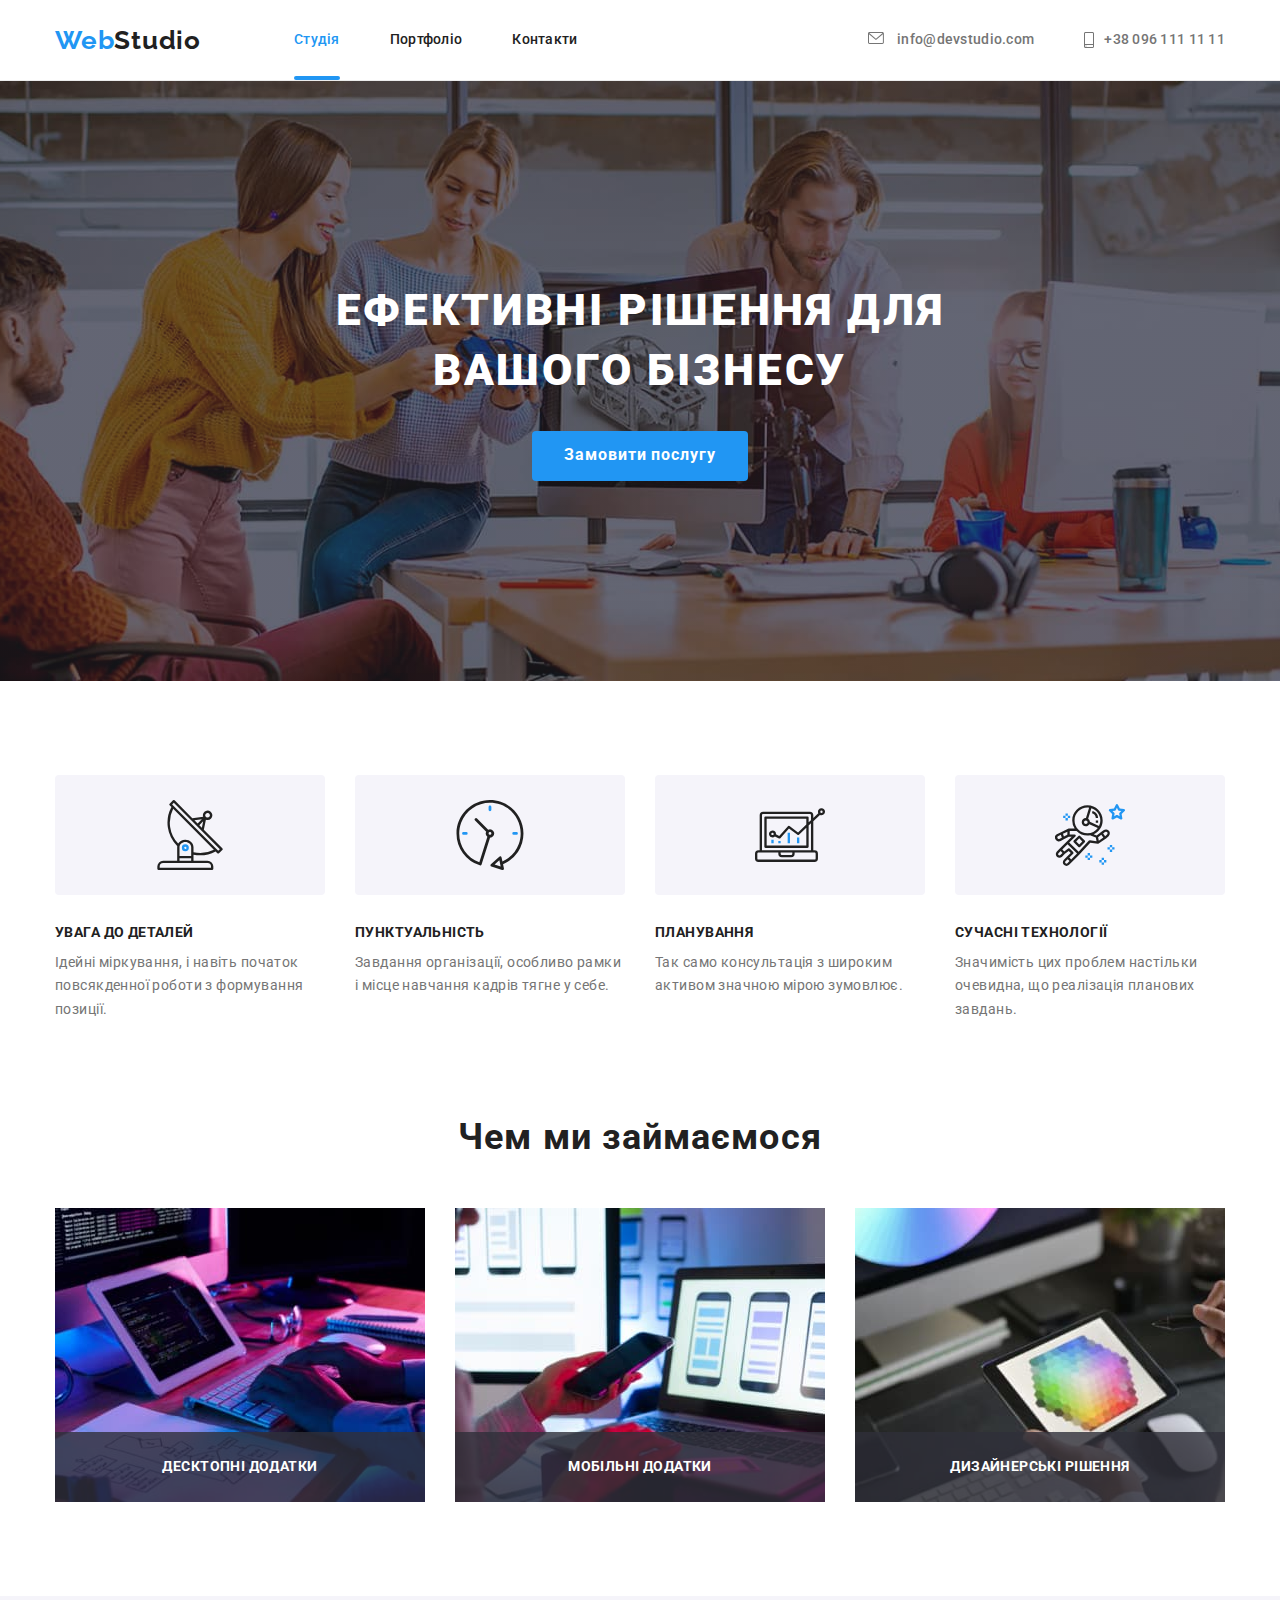
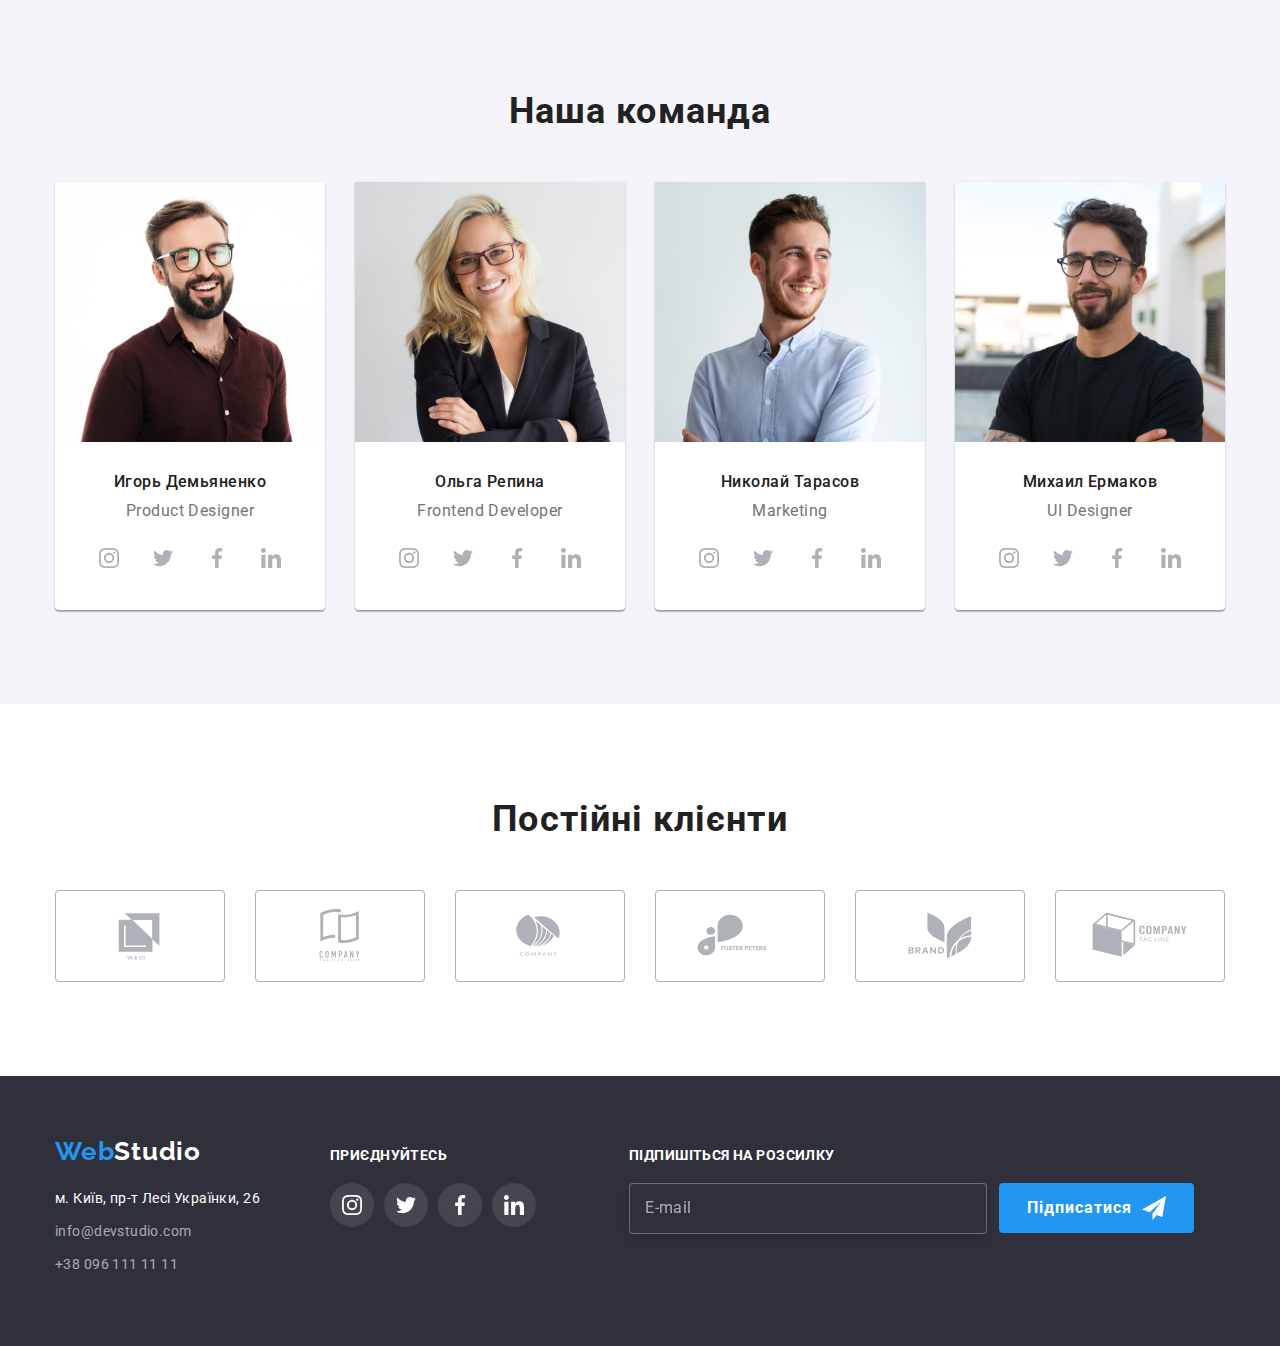
==== index.html @ bac791cc "Initial commit" ====
<!DOCTYPE html>
<html lang="uk">

<head>
  <meta charset="utf-8" />
  <meta http-equiv="X-UA-Compatible" content="IE=edge" />
  <title>Студія</title>
  <link href="https://fonts.googleapis.com/css2?family=Raleway:wght@700&family=Roboto:wght@400;500;700;900&display=swap"
    rel="stylesheet" />
  <link rel="stylesheet"
    href="https://cdnjs.cloudflare.com/ajax/libs/modern-normalize/1.1.0/modern-normalize.min.css" />
  <link rel="stylesheet" href="./css/styles.css" />
  <meta name="viewport" content="width=device-width, initial-scale=1" />
</head>

<body>
  <header class="header">
    <div class="container header-container">
      <a class="logo" href="index.html">
        <span class="logo-blu">Web</span>Studio</a>
      <nav class="header-nav">
        <ul class="nav-list list">
          <li class="nav-list-item">
            <a class="header-link header-link-active" href="">Студія</a>
          </li>
          <li class="nav-list-item">
            <a class="header-link" href="./portfolio.html">Портфоліо</a>
          </li>
          <li class="nav-list-item">
            <a class="header-link" href="">Контакти</a>
          </li>
        </ul>
      </nav>
      <ul class="header-list list">
        <li class="header-list-item">
          <a class="header-link mail" href="mailto:info@devstudio.com">
            <svg class="header-icon" width="16" height="12">
              <use href="./images/icons.svg#icon-envelope"></use>
            </svg>
            info@devstudio.com
          </a>
        </li>
        <li class="header-list-item">
          <a class="header-link tel" href="tel:+380961111111">
            <svg class="header-icon" width="10" height="16">
              <use href="./images/icons.svg#icon-smartphone"></use>
            </svg>
            +38 096 111 11 11
          </a>
        </li>
      </ul>
    </div>
  </header>
  <main>
    <!--Герой-->
    <div>
      <section class="section hero">
        <div class="container">
          <h1 class="hero-title">Ефективні рішення для вашого бізнесу</h1>
          <button class="btn" type="button" data-modal-open>
            Замовити послугу
          </button>
        </div>
      </section>
    </div>
    <!--Переваги-->
    <section class="section benefits">
      <div class="container">
        <ul class="list benefits-list">
          <li class="list-item benefits-list-item">
            <div class="tumb">
              <svg class="benefits-icon" width="70" height="70">
                <use href="./images/icons.svg#icon-antenna"></use>
              </svg>
            </div>
            <h3 class="benefits-title">Увага до деталей</h3>
            <p class="benefits-text">
              Ідейні міркування, і навіть початок повсякденної роботи з
              формування позиції.
            </p>
          </li>
          <li class="list-item benefits-list-item">
            <div class="tumb">
              <svg class="benefits-icon" width="70" height="70">
                <use href="./images/icons.svg#icon-clock"></use>
              </svg>
            </div>
            <h3 class="benefits-title">Пунктуальність</h3>
            <p class="benefits-text">
              Завдання організації, особливо рамки і місце навчання кадрів
              тягне у себе.
            </p>
          </li>
          <li class="list-item benefits-list-item">
            <div class="tumb">
              <svg class="benefits-icon" width="70" height="70">
                <use href="./images/icons.svg#icon-diagram"></use>
              </svg>
            </div>
            <h3 class="benefits-title">Планування</h3>
            <p class="benefits-text">
              Так само консультація з широким активом значною мірою зумовлює.
            </p>
          </li>
          <li class="list-item benefits-list-item">
            <div class="tumb">
              <svg class="benefits-icon" width="70" height="70">
                <use href="./images/icons.svg#icon-astronaut"></use>
              </svg>
            </div>
            <h3 class="benefits-title">Сучасні технології</h3>
            <p class="benefits-text">
              Значимість цих проблем настільки очевидна, що реалізація
              планових завдань.
            </p>
          </li>
        </ul>
      </div>
    </section>
    <!--Що ми робимо-->
    <section class="section work">
      <div class="container">
        <h2 class="work-title">Чем ми займаємося</h2>
        <ul class="list work-list">
          <li class="list-item work-list-item">
            <img class="img-work" src="./images/img(4).jpg" alt="Робота з ноутбуком" width="370" height="294" />
            <div class="work-overlay">
              <p class="work-text">Десктопні додатки</p>
            </div>
          </li>
          <li class="list-item work-list-item">
            <img class="img-work" src="./images/img(5).jpg" alt="Робота з телефоном" width="370" height="294" />
            <div class="work-overlay">
              <p class="work-text">Мобільні додатки</p>
            </div>
          </li>
          <li class="list-item work-list-item">
            <img class="img-work" src="./images/img(6).jpg" alt="Робота з планшетом" width="370" height="294" />
            <div class="work-overlay">
              <p class="work-text">Дизайнерські рішення</p>
            </div>
          </li>
        </ul>
      </div>
    </section>
    <!--Команда-->
    <section class="section team">
      <div class="container">
        <h2 class="team-title">Наша команда</h2>
        <ul class="list team-list">
          <li class="list-item team-list-item">
            <img class="team-img" src="./images/Workers/img.jpg" alt="фото Ігоря Дем'яненка" width="270" height="260" />
            <div class="team-text">
              <h3 class="name-worker">Игорь Демьяненко</h3>
              <p class="profession">Product Designer</p>
              <ul class="socials list">
                <li class="list-item socials-item">
                  <a class="social-link link" href="" target="_blank" rel="noopener noreferrer" aria-label="instagram">
                    <svg class="social-icon" width="20" height="20">
                      <use href="./images/icons.svg#icon-instagram"></use>
                    </svg>
                  </a>
                </li>
                <li class="list-item socials-item">
                  <a class="social-link link" href="" target="_blank" rel="noopener noreferrer" aria-label="twitter">
                    <svg class="social-icon" width="20" height="20">
                      <use href="./images/icons.svg#icon-twitter"></use>
                    </svg>
                  </a>
                </li>
                <li class="list-item socials-item">
                  <a class="social-link link" href="" target="_blank" rel="noopener noreferrer" aria-label="facebook">
                    <svg class="social-icon" width="20" height="20">
                      <use href="./images/icons.svg#icon-facebook"></use>
                    </svg>
                  </a>
                </li>
                <li class="list-item socials-item">
                  <a class="social-link link" href="" target="_blank" rel="noopener noreferrer" aria-label="linkedin">
                    <svg class="social-icon" width="20" height="20">
                      <use href="./images/icons.svg#icon-linkedin"></use>
                    </svg>
                  </a>
                </li>
              </ul>
            </div>
          </li>
          <li class="list-item team-list-item">
            <img class="team-img" src="./images/Workers/img(1).jpg" alt="фото Ольги Репиної" width="270" height="260" />
            <div class="team-text">
              <h3 class="name-worker">Ольга Репина</h3>
              <p class="profession">Frontend Developer</p>
              <ul class="socials list">
                <li class="list-item socials-item">
                  <a class="social-link link" href="" target="_blank" rel="noopener noreferrer" aria-label="instagram">
                    <svg class="social-icon" width="20" height="20">
                      <use href="./images/icons.svg#icon-instagram"></use>
                    </svg>
                  </a>
                </li>
                <li class="list-item socials-item">
                  <a class="social-link link" href="" target="_blank" rel="noopener noreferrer" aria-label="twitter">
                    <svg class="social-icon" width="20" height="20">
                      <use href="./images/icons.svg#icon-twitter"></use>
                    </svg>
                  </a>
                </li>
                <li class="list-item socials-item">
                  <a class="social-link link" href="" target="_blank" rel="noopener noreferrer" aria-label="facebook">
                    <svg class="social-icon" width="20" height="20">
                      <use href="./images/icons.svg#icon-facebook"></use>
                    </svg>
                  </a>
                </li>
                <li class="list-item socials-item">
                  <a class="social-link link" href="" target="_blank" rel="noopener noreferrer" aria-label="linkedin">
                    <svg class="social-icon" width="20" height="20">
                      <use href="./images/icons.svg#icon-linkedin"></use>
                    </svg>
                  </a>
                </li>
              </ul>
            </div>
          </li>
          <li class="list-item team-list-item">
            <img class="team-img" src="./images/Workers/img(2).jpg" alt="фото Николая Тарасова" width="270"
              height="260" />
            <div class="team-text">
              <h3 class="name-worker">Николай Тарасов</h3>
              <p class="profession">Marketing</p>
              <ul class="socials list">
                <li class="list-item socials-item">
                  <a class="social-link link" href="" target="_blank" rel="noopener noreferrer" aria-label="instagram">
                    <svg class="social-icon" width="20" height="20">
                      <use href="./images/icons.svg#icon-instagram"></use>
                    </svg>
                  </a>
                </li>
                <li class="list-item socials-item">
                  <a class="social-link link" href="" target="_blank" rel="noopener noreferrer" aria-label="twitter">
                    <svg class="social-icon" width="20" height="20">
                      <use href="./images/icons.svg#icon-twitter"></use>
                    </svg>
                  </a>
                </li>
                <li class="list-item socials-item">
                  <a class="social-link link" href="" target="_blank" rel="noopener noreferrer" aria-label="facebook">
                    <svg class="social-icon" width="20" height="20">
                      <use href="./images/icons.svg#icon-facebook"></use>
                    </svg>
                  </a>
                </li>
                <li class="list-item socials-item">
                  <a class="social-link link" href="" target="_blank" rel="noopener noreferrer" aria-label="linkedin">
                    <svg class="social-icon" width="20" height="20">
                      <use href="./images/icons.svg#icon-linkedin"></use>
                    </svg>
                  </a>
                </li>
              </ul>
            </div>
          </li>
          <li class="list-item team-list-item">
            <img class="team-img" src="./images/Workers/img(3).jpg" alt="фото Михаила Ермакова" width="270"
              height="260" />
            <div class="team-text">
              <h3 class="name-worker">Михаил Ермаков</h3>
              <p class="profession">UI Designer</p>
              <ul class="socials list">
                <li class="list-item socials-item">
                  <a class="social-link link" href="" target="_blank" rel="noopener noreferrer" aria-label="instagram">
                    <svg class="social-icon" width="20" height="20">
                      <use href="./images/icons.svg#icon-instagram"></use>
                    </svg>
                  </a>
                </li>
                <li class="list-item socials-item">
                  <a class="social-link link" href="" target="_blank" rel="noopener noreferrer" aria-label="twitter">
                    <svg class="social-icon" width="20" height="20">
                      <use href="./images/icons.svg#icon-twitter"></use>
                    </svg>
                  </a>
                </li>
                <li class="list-item socials-item">
                  <a class="social-link link" href="" target="_blank" rel="noopener noreferrer" aria-label="facebook">
                    <svg class="social-icon" width="20" height="20">
                      <use href="./images/icons.svg#icon-facebook"></use>
                    </svg>
                  </a>
                </li>
                <li class="list-item socials-item">
                  <a class="social-link link" href="" target="_blank" rel="noopener noreferrer" aria-label="linkedin">
                    <svg class="social-icon" width="20" height="20">
                      <use href="./images/icons.svg#icon-linkedin"></use>
                    </svg>
                  </a>
                </li>
              </ul>
            </div>
          </li>
        </ul>
      </div>
    </section>
    <section class="section clients">
      <div class="container">
        <h2 class="client-title">Постійні клієнти</h2>
        <ul class="list client-list">
          <li class="list-item">
            <a class="client-link link" href="" target="_blank" rel="noopener noreferrer" aria-label="company1">
              <svg class="client-icon" width="106" height="60">
                <use href="./images/icons.svg#icon-logo-1"></use>
              </svg>
            </a>
          </li>
          <li class="list-item">
            <a class="client-link link" href="" target="_blank" rel="noopener noreferrer" aria-label="company2">
              <svg class="client-icon" width="160" height="60">
                <use href="./images/icons.svg#icon-logo-2"></use>
              </svg>
            </a>
          </li>
          <li class="list-item">
            <a class="client-link link" href="" target="_blank" rel="noopener noreferrer" aria-label="company3">
              <svg class="client-icon" width="160" height="60">
                <use href="./images/icons.svg#icon-logo-3"></use>
              </svg>
            </a>
          </li>
          <li class="list-item">
            <a class="client-link link" href="" target="_blank" rel="noopener noreferrer" aria-label="company4">
              <svg class="client-icon" width="160" height="60">
                <use href="./images/icons.svg#icon-logo-4"></use>
              </svg>
            </a>
          </li>
          <li class="list-item">
            <a class="client-link link" href="" target="_blank" rel="noopener noreferrer" aria-label="company5">
              <svg class="client-icon" width="160" height="60">
                <use href="./images/icons.svg#icon-logo-5"></use>
              </svg>
            </a>
          </li>
          <li class="list-item">
            <a class="client-link link" href="" target="_blank" rel="noopener noreferrer" aria-label="company6">
              <svg class="client-icon" width="160" height="60">
                <use href="./images/icons.svg#icon-logo-6"></use>
              </svg>
            </a>
          </li>
        </ul>
      </div>
    </section>
  </main>
  <footer class="footer">
    <div class="container footer-container">
      <div>
        <a class="footer-link" href="index.html">
          <span class="footer-logo">Web</span>Studio
        </a>

        <address class="address">
          <ul class="list">
            <li class="list-item city-address">
              м. Київ, пр-т Лесі Українки, 26
            </li>
            <li class="list-item">
              <a class="footer-contacts footer-mail" href="mailto:info@devstudio.com">info@devstudio.com</a>
            </li>
            <li class="list-item">
              <a class="footer-contacts footer-tel" href="tel:+380961111111">+38 096 111 11 11</a>
            </li>
          </ul>
        </address>
      </div>
      <div class="footer-socials">
        <h3 class="footer-socials-title">Приєднуйтесь</h3>
        <ul class="footer-socials-list list">
          <li class="list-item footer-socials-item">
            <a class="footer-social-link link" href="" target="_blank" rel="noopener noreferrer" aria-label="instagram">
              <svg class="footer-social-icon" width="20" height="20">
                <use href="./images/icons.svg#icon-instagram"></use>
              </svg>
            </a>
          </li>
          <li class="list-item footer-socials-item">
            <a class="footer-social-link link" href="" target="_blank" rel="noopener noreferrer" aria-label="twitter">
              <svg class="footer-social-icon" width="20" height="20">
                <use href="./images/icons.svg#icon-twitter"></use>
              </svg>
            </a>
          </li>
          <li class="list-item footer-socials-item">
            <a class="footer-social-link link" href="" target="_blank" rel="noopener noreferrer" aria-label="facebook">
              <svg class="footer-social-icon" width="20" height="20">
                <use href="./images/icons.svg#icon-facebook"></use>
              </svg>
            </a>
          </li>
          <li class="list-item footer-socials-item">
            <a class="footer-social-link link" href="" target="_blank" rel="noopener noreferrer" aria-label="linkedin">
              <svg class="footer-social-icon" width="20" height="20">
                <use href="./images/icons.svg#icon-linkedin"></use>
              </svg>
            </a>
          </li>
        </ul>
      </div>
      <div class="footer-form-container">
        <h2 class="footer-form-title">Підпишіться на розсилку</h2>
        <form class="footer-form">
          <label class="footer-form-wrap ">
            <input class="footer-form-input" type="email" name="e-mail" placeholder="E-mail">
          </label>
          <button class="footer-form-btn" type="submit">Підписатися
            <svg class="footer-form-btn-icon" width="24px" height="24px">
              <use href="./images/icons.svg#icon-icon-send"></use>
            </svg>


          </button>
        </form>
      </div>
    </div>
  </footer>
  <!-- modal window -->
  <div class="backdrop is-hidden" data-modal>
    <div class="modal">
      <button class="modal-btn" type="button" data-modal-close>
        <svg class="modal-icon" width="18px" height="18px">
          <use href="./images/icons.svg#icon-close"></use>
        </svg>
      </button>

      <form class="form">
        <strong class="form-title">Залиште свої дані, ми вам передзвонимо</strong>
        <div class="register-form-group" role="group">
          <label class="register-form-wrap">
            <span class="register-form-title">Ім'я</span>
            <span class="register-form-input-icon">
              <input class="register-form-input" type="text" name="name" />
              <svg class="register-form-icon" width="18px" height="18px">
                <use href="./images/icons.svg#icon-person-form"></use>
              </svg>
            </span>
          </label>
          <label class="register-form-wrap">
            <span class="register-form-title">Телефон</span>
            <span class="register-form-input-icon"> <input class="register-form-input" type="tel" name="phone" />
              <svg class="register-form-icon" width="18px" height="18px">
                <use href="./images/icons.svg#icon-phone-form"></use>
              </svg>
            </span>
          </label>
          <label class="register-form-wrap">
            <span class="register-form-title">Пошта</span>
            <span class="register-form-input-icon"> <input class="register-form-input" type="email" name="mail" />
              <svg class="register-form-icon" width="18px" height="18px">
                <use href="./images/icons.svg#icon-email-form"></use>
              </svg>
            </span>
          </label>
          <label>
            <span class="register-form-title">Коментар</span>
            <textarea class="register-form-coment" placeholder="Введіть текст"></textarea>
          </label>
        </div>
        <label class="register-form-agreement">
          <input class="register-checkbox visually-hidden" type="checkbox" />
          <svg class="register-form-agreement-icon" width="15px" height="16px">
            <use class="register-form-agreement-icon-uncheck" href="./images/icons.svg#icon-agreement-border"></use>
            <use class="register-form-agreement-icon-check" href="images/icons.svg#icon-Vector-3"></use>
          </svg>
          <span class="register-form-agreement-text">Погоджуюся з розсилкою та приймаю
            <a class="form-link" href="">Умови договору</a></span>
        </label>

        <button class="register-form-btn" type="submit">Відправити</button>
      </form>
    </div>
  </div>
  <script src="./js/modal.js"></script>
</body>

</html>
---- css/styles.css ----
:root {
  /*fonts*/
  --main-font: "roboto", sans-serif;
  --secondary-font: "raleway", sans-serif;
  /*text color*/
  --main-tx-cl: #212121;
  --seccond-tx-cl: #757575;
  /*backround color*/
  --light-bg-cl: #ffffff;
  --dark-bg-cl: #2f303a;
  --cl-active: #2196f3;
  --secondary-bg-cl: #f5f4fa;
}
.visually-hidden {
  position: absolute;
  white-space: nowrap;
  width: 1px;
  height: 1px;
  overflow: hidden;
  border: 0;
  padding: 0;
  clip: rect(0 0 0 0);
  clip-path: inset(50%);
  margin: -1px;
}

body {
  font-family: var(--main-font);
  color: var(--main-tx-cl);
}
h1,
h2,
h3,
h4,
h5,
h6,
p {
  margin: 0;
}
.container {
  width: 1200px;
  padding-left: 15px;
  padding-right: 15px;
  margin-left: auto;
  margin-right: auto;
}
.section {
  padding-top: 94px;
  padding-bottom: 94px;
}
img{
    display: block;
}
/*header*/
.header{
  border-bottom: 1px solid #ECECEC;
}
.header-container {
  display: flex;
  align-items: center;
}
.logo {
  font-family: var(--secondary-font);
  color: var(--main-tx-cl);
  text-decoration: none;
  font-weight: 700;
  font-size: 26px;
  line-height: 1.19;
  letter-spacing: 0.03em;

  margin-right: 93px;
}
/* .logo:hover,
.logo:focus {
  text-decoration: underline;
  text-decoration-color: var(--cl-active);

} */
.logo-blu {
  color: var(--cl-active);
}
.header-link {
  display: inline-block;
  text-decoration: none;
  color: var(--main-tx-cl);
  font-weight: 500;
  font-size: 14px;
  line-height: 1.14;
  letter-spacing: 0.02em;

  padding-top: 32px;
  padding-bottom: 32px;

  transition: color 250ms cubic-bezier(0.4, 0, 0.2, 1);
}
.header-link:hover,
.header-link:focus {
  color: var(--cl-active);
}
.nav-list {
  display: flex;
  gap: 50px;
  align-items: baseline
}
.list {
  list-style: none;
  margin: 0;
  padding: 0;
}
.header-list {
  display: flex;
  gap: 50px;
  margin-left: auto;
 
}
.header-link-active {
  position: relative;
  color: var(--cl-active);
}
.header-link-active::after{
  display: block;
  content: "";
  bottom: 0;
  left: 0;
  width: 100%;
  height: 4px;
  background-color: var(--cl-active);
  border-radius: 2px;

  position: absolute;
  bottom: 0;
}

.tel,
.mail {
  color: var(--seccond-tx-cl);
}
.tel{
  display: flex;
}
.header-icon {
  fill: currentColor;
  margin-right: 10px;

  transition: fill 250ms cubic-bezier(0.4, 0, 0.2, 1);
}
.header-icon:hover
.header-icon:focus{
  fill: var(--cl-active);
}
/*hero*/
.hero-container{
  background-image:linear-gradient(0deg, #000000, #000000),
      linear-gradient(0deg, rgba(47, 48, 58, 0.4), rgba(47, 48, 58, 0.4));
}
.hero {
max-width: 1600px;
margin-left: auto;
margin-right: auto;

  padding-top: 200px ;
  padding-bottom: 200px;
   background: rgba(196, 196, 196, 1);
  background-image: linear-gradient(0deg, rgba(47, 48, 58, 0.4), rgba(47, 48, 58, 0.4)), url(../images/hero-img.jpg);    
  background-size: 1600px 600px;
  background-repeat: no-repeat;
background-position: center;
}
.hero-title {
  width: 696px;
  font-weight: 900;
  font-size: 44px;
  line-height: 1.36;
  text-align: center;
  letter-spacing: 0.06em;
  text-transform: uppercase;
  color: var(--light-bg-cl);
  margin-bottom: 30px;
  margin-left: auto;
  margin-right: auto;
}
.btn {
  cursor: pointer;
  color: var(--light-bg-cl);
  background-color: var(--cl-active);
  font-weight: 700;
  font-size: 16px;
  line-height: 1.88;
  display: flex;
  align-items: center;
  text-align: center;
  letter-spacing: 0.06em;
  padding-top: 9px;
  padding-left: 32px;
  padding-right: 32px;
  padding-bottom: 11px;

  margin-left: auto;
  margin-right: auto;
  border: none;
  border-radius: 4px;

  transition: box-shadow 250ms cubic-bezier(0.4, 0, 0.2, 1);
}
.btn:hover,
.btn:focus{
  background-color: #188CE8;
  box-shadow: 0px 4px 4px 0px rgba(0, 0, 0, 0.25);
}

/*Переваги*/
.benefits {
  padding-bottom: 0;
}
.benefits-list {
  display: flex;
  gap: 30px;
}.tumb{ 
  display: flex;
  align-items: center;
  justify-content: center;
  width: 270px;
  height: 120px;
   
  margin-bottom: 30px;
  background: #F5F4FA;
    border-radius: 4px;

}
.benefits-list-item{
  width: 270px;
}
.benefits-title {
  color: var(--main-tx-cl);
  font-weight: 700;
  font-size: 14px;
  line-height: 1.14;
  letter-spacing: 0.03em;
  text-transform: uppercase;
  margin-bottom: 10px;
}
.benefits-text {
  color: var(--seccond-tx-cl);
  font-size: 14px;
  line-height: 1.7;
  letter-spacing: 0.03em;
}

/*work*/

.work-title {
  color: var(--main-tx-cl);
  font-weight: 700;
  font-size: 36px;
  line-height: 1.17;
  text-align: center;
  letter-spacing: 0.03em;

  margin-bottom: 50px;
}
.work-list {
  display: flex;
  gap: 30px;
  }
.work-list-item {
  width: 100%;
  height: 294px;
  position: relative;
}
.work-overlay{
  width: 100%;
    height: 70px;
    background-color: rgba(47, 48, 58, 0.8);
display: flex;
align-items: center;
justify-content: center;
position: absolute;
bottom: 0;
left: 0;

}

  .work-text {
  font-family: 'Roboto';
    font-style: normal;
    font-weight: 700;
    font-size: 14px;
    line-height: 1.14;
    text-align: center;
    letter-spacing: 0.03em;
    text-transform: uppercase;
    color: #FFFFFF; 
  }
 
/*team*/
.team {
  background-color: var(--secondary-bg-cl);
}
.team-title {
  color: var(--main-tx-cl);
  font-weight: 700;
  font-size: 36px;
  line-height: 1.17;
  text-align: center;
  letter-spacing: 0.03em;

  margin-bottom: 50px;
}

.team-list {
  display: flex;
  gap: 30px;
  padding-left: 0;
}
.team-list-item {
  background-color: var(--light-bg-cl);
  box-shadow: 0px 1px 3px rgba(0, 0, 0, 0.12), 0px 1px 1px rgba(0, 0, 0, 0.14), 0px 2px 1px rgba(0, 0, 0, 0.2);
    border-radius: 0px 0px 4px 4px;
}
.team-text{
  padding-top: 30px;
  padding-bottom: 30px;
}
.name-worker {
  color: var(--main-tx-cl);
  font-weight: 500;
  font-size: 16px;
  line-height: 1.19;
  text-align: center;
  letter-spacing: 0.03em;
  margin-bottom: 10px;

}
.profession {
  color: var(--seccond-tx-cl);
  font-size: 16px;
  line-height: 1.19;
  text-align: center;
  letter-spacing: 0.03em;
  
}
  .social-link{
    display: flex;
    width: 44px;
    height: 44px;
    align-items: center;
    justify-content: center;
 border-radius: 50%;

 transition: fill 250ms cubic-bezier(0.4, 0, 0.2, 1), background-color 250ms cubic-bezier(0.4, 0, 0.2, 1);

  }
  .social-link:hover,
  .social-link:focus{
    fill: #ffffff;
    background-color: #2196F3;

   
  }
.social-link:hover>.social-icon,
.social-link:focus>.social-icon
{
  fill: #ffffff;
}

.social-icon{
  fill: #AFB1B8;
  transition: fill 250ms cubic-bezier(0.4, 0, 0.2, 1);
}
/*clients*/
.client-title {
  color: var(--main-tx-cl);
  font-weight: 700;
  font-size: 36px;
  line-height: 1.17;
  text-align: center;
  letter-spacing: 0.03em;

  margin-bottom: 50px;
}
.client-list{
  display: flex;
  gap: 30px;
  align-items: center;
  justify-content: center;
  margin-left: auto;
  margin-right: auto;
}
.client-link{
   display: flex;
   align-items: center;
   justify-content: center;
  width: 170px;
  height: 92px;
  border: 1px solid #AFB1B8;
    border-radius: 4px;

    transition: border-color 250ms cubic-bezier(0.4, 0, 0.2, 1);
}
.client-icon {
  fill: #AFB1B8;
  transition: fill 250ms cubic-bezier(0.4, 0, 0.2, 1);
}

.client-link:hover>.client-icon,
.client-link:focus>.client-icon {
  fill: #2196F3;

}

.client-link:hover,
.client-link:focus {
  border-color: #2196F3;
}
/* footer*/
.footer {
  background-color: var(--dark-bg-cl);
  padding-top: 60px;
  padding-bottom: 60px;
}
.footer-container{
  display: flex;
  align-items: baseline;
}

.footer-link {
  color: #ffffff;
  font-family: var(--secondary-font);
  font-weight: 700;
  font-size: 26px;
  line-height: 1.19;
  letter-spacing: 0.03em;
  text-decoration: none;


}
.footer-logo {
  color: var(--cl-active);
}
/* .footer-link:hover,
.footer-link:focus {
  text-decoration: underline;
  text-decoration-color: var(--cl-active); */

.city-address {
  font-style: normal;
  font-size: 14px;
  line-height: 1.71;
  letter-spacing: 0.03em;
  color: #ffffff;

  margin-top: 20px;
  margin-bottom: 9px;
  
}
.footer-contacts {
  display: inline-block;
  font-style: normal;
  font-weight: 400;
  font-size: 14px;
  line-height: 1.71;
  letter-spacing: 0.03em;
  color: rgba(255, 255, 255, 0.6);
  text-decoration: none;

  margin-bottom: 9px;

  transition: color 250ms cubic-bezier(0.4, 0, 0.2, 1);
}

.footer-socials{
  margin-left: 70px;
}
.footer-contacts:hover,
.footer-contacts:focus {
  color: var(--cl-active);
}

.footer-socials-title{
  font-family: var(--main-font);
    font-style: normal;
    font-weight: 700;
    font-size: 14px;
    line-height: 16px;
    letter-spacing: 0.03em;
    text-transform: uppercase;
  margin-bottom: 20px;
    color: #FFFFFF;
}
.footer-socials-list{
  display: flex;
  gap: 10px;
  

}
.footer-social-link{
  width: 44px;
  height: 44px;
  display: flex;
align-items: center;
  justify-content: center;
  background-color: rgba(255, 255, 255, 0.1);
  border-radius: 50%;

  transition: background-color 250ms cubic-bezier(0.4, 0, 0.2, 1);
}
.footer-social-icon {
  fill: #ffffff;
}

.footer-social-link:hover,
.footer-social-link:focus {
  background-color: #2196F3;
}
.footer-position{
  display: flex;
  gap: 70px;
  align-items: flex-start;
}
.footer-form-container{
  margin-left: 93px;
}
.footer-form{
  display: flex;
  gap: 12px;
}
.footer-form-title{
  font-family: 'Roboto';
    font-style: normal;
    font-weight: 700;
    font-size: 14px;
    line-height: 16px;
    letter-spacing: 0.03em;
    text-transform: uppercase;
  
    color: #FFFFFF;
    margin-bottom: 20px;
}
.footer-form-input{
  width: 358px;
  padding: 15px;
  background-color: var(--dark-bg-cl);
  border: 1px solid rgba(255, 255, 255, 0.3);
    filter: drop-shadow(0px 4px 4px rgba(0, 0, 0, 0.15));
    border-radius: 4px;
    outline: none;
}
.footer-form-input:focus{
  color: rgba(255, 255, 255, 0.6);
}


.footer-form-input::placeholder{
  font-family: 'Roboto';
    font-style: normal;
    font-weight: 400;
    font-size: 16px;
    line-height: 1.25;
    display: flex;
    align-items: center;
    letter-spacing: 0.03em;
    color: rgba(255, 255, 255, 0.6);
}
.footer-form-btn{
  width: 200 px;
  height: 50px;
  display: flex;
  gap: 10px;
  padding: 10px 28px;
  font-family: 'Roboto';
    font-style: normal;
    font-weight: 700;
    font-size: 16px;
    line-height: 1.88;
    display: flex;
    align-items: center;
    text-align: center;
    letter-spacing: 0.06em;
    color: #FFFFFF;
    background: #2196F3;
      
      border-radius: 4px;
      border: none;
      cursor: pointer;
      transition: box-shadow 250ms cubic-bezier(0.4, 0, 0.2, 1), background-color 250ms cubic-bezier(0.4, 0, 0.2, 1) ;
}
.footer-form-btn:focus,
.footer-form-btn:hover{
  box-shadow: 0px 4px 4px rgba(0, 0, 0, 0.15);
background-color:#188CE8;
}

/*Portfolio*/
.portfolio {
  background-color: var(--light-bg-cl);
}
.filter-list {
  display: flex;
  margin-bottom: 50px;
  justify-content: center;
  gap: 8px;
}
.btn-portfolio {
  font-family: inherit;
  background-color: var(--secondary-bg-cl);
  color: var(--main-tx-cl);
  font-weight: 500;
  font-size: 16px;
  line-height: 1.62;
  text-align: center;
  letter-spacing: 0.03em;
  padding: 6px 22px;

border: none;
border-radius: 4px;

transition: background-color 250ms cubic-bezier(0.4, 0, 0.2, 1), color 250ms cubic-bezier(0.4, 0, 0.2, 1), box-shadow 250ms cubic-bezier(0.4, 0, 0.2, 1) ;
}
.btn-portfolio:hover,
.btn-portfolio:focus {
  background-color: #2196f6;
  color: #ffffff;
  cursor: pointer;
  box-shadow: 0px 4px 4px 0px rgba(0, 0, 0, 0.25);;
}
.portfolio-list {
  display: flex;
  flex-wrap: wrap;
  padding-left: 0;
  gap: 30px;
  flex-grow: calc(100%- (30px * 2) / 3);
}
.portfolio-link {
  text-decoration: none;
  transition: box-shadow 250ms cubic-bezier(0.4, 0, 0.2, 1);
}
.portfolio-link:hover,
.portfolio-link:focus{
  display: block;
  box-shadow: 0px 4px 4px 0px rgba(0, 0, 0, 0.25);

}

.portfolio-text{
    padding: 20px 24px;
    border-bottom: 1px solid #EEEEEE;
    border-left: 1px solid #EEEEEE;
border-right: 1px solid #EEEEEE;
}


.card-title {
  color: var(--main-tx-cl);
  font-weight: 700;
  font-size: 18px;
  line-height: 2;
  letter-spacing: 0.06em;
 
}
.card-variety {
  color: var(--seccond-tx-cl);
  font-size: 16px;
  line-height: 1.88;
  letter-spacing: 0.03em; 
}
.portfolio-overlay{
  position: relative;
  overflow: hidden;
}

.portfolio-card-overlay{
  display: flex;
  align-items: center;
  justify-content: center;
  padding: 63px 24px;
  position: absolute;
  bottom: 0;
  left: 0;
  transform: translateY(101%);
  width: auto;
  height: 294px;
  background: rgba(33, 150, 243, 0.9);
  transition: transform 250ms cubic-bezier(0.4, 0, 0.2, 1);
}
.portfolio-link:hover .portfolio-card-overlay{
  transform: translateY(0);
  
}

.portfolio-overlay-text{
  font-family: 'Roboto';
    font-style: normal;
    font-weight: 400;
    font-size: 18px;
    line-height: 1.56;
    letter-spacing: 0.03em;
  
    color: #FFFFFF;
}




/*social icons*/
.socials  {
  display: flex;
  align-items: center;
  justify-content: center;
  width: 206px;
  height: 44px;
  gap: 10px;

  margin-left: auto;
  margin-right: auto;

  margin-top: 16px;
  }


/* modal window */
.backdrop{
  position: fixed;
  top: 0;
  left: 0;
  width: 100%;
  height: 100%;
background-color: rgba(0, 0, 0, 0.2);

transition: opacity 500ms cubic-bezier(0.4, 0, 0.2, 1), visibility 600ms cubic-bezier(0.4, 0, 0.2, 1);
}
.modal{
  position: absolute;
  top: 50%;
  left: 50%;
  transform: translate(-50%, -50%);
width: 528px;
height: 581px;
  background-color: #FFFFFF;
  border-radius: 4px;
padding: 40px;
text-align: center;
}
.modal-btn{ position: absolute;
  top: 8px;
  right: 8px;

   width: 30px;
  height: 30px;

  display: flex;
  align-items: center;
  justify-content: center;
 
 
  background-color: #FFFFFF;
  border: 1px solid #0000001A;
  border-radius: 50%;
  cursor: pointer;
  
}
.modal-btn>.modal-icon{
  transition: fill 250ms cubic-bezier(0.4, 0, 0.2, 1);
}
.modal-btn:hover>.modal-icon,
.modal-btn:focus>.modal-icon{
  fill: #2196f3;
}
 
.backdrop.is-hidden{
  opacity: 0;
  pointer-events: none;
  visibility: hidden;
}
.form-title{
  display: block;
  font-family: 'Roboto';
    font-style: normal;
    font-weight: 700;
    font-size: 20px;
    line-height: 23px;
    text-align: center;

    letter-spacing: 0.03em;
  
    color: #212121;
    margin-bottom: 12px;
}



.register-form-group{
  margin-bottom: 20px;
}
.register-form-wrap{
  display: block;
  position: relative;
  margin-bottom: 10px;
}
.register-form-wrap:last-child{
  margin-bottom: 0;
}

.register-form-title{
  display: block;

  font-family: 'Roboto';
    font-style: normal;
    font-weight: 400;
    font-size: 12px;
    line-height: 1.17;
    letter-spacing: 0.01em;
  text-align: left;
  margin-bottom: 4px;
    color: #757575;
}
.register-form-input-icon{
position: relative;
display: block;
}
.register-form-input{
width: 100%;
padding: 12px;
padding-left: 35px;
  outline: transparent;
  border: 1px solid rgba(33, 33, 33, 0.2);
    border-radius: 4px;
    transition: border-color 250ms cubic-bezier(0.4, 0, 0.2, 1);
}
.register-form-input:focus{
  border-color: #2196F3;
  
}
.register-form-input:focus+.register-form-icon{
  fill:#2196F3
}


.register-form-coment{
  width: 100%;
  height: 120px;
  padding: 12px 16px;
  outline: transparent;
    border: 1px solid rgba(33, 33, 33, 0.2);
    border-radius: 4px;
    
  resize: none;
  transition: border-color 250ms cubic-bezier(0.4, 0, 0.2, 1);
}

.register-form-coment:focus {
  border-color: #2196F3;

}

.register-form-icon{
  position: absolute;
  top: 50%;
  left:12px;
    transform: translateY(-50%);
}

.register-form-agreement{
  display: flex;
  gap: 7px;
  text-align:center;
  justify-content: center;
  margin-bottom: 30px;
}
.register-form-agreement-text{
  font-family: var(--main-font);
    font-style: normal;
    font-weight: 400;
    font-size: 14px;
    line-height: 1.71;
    letter-spacing: 0.03em;
  
    color: #757575;
    user-select: none;
}
.form-link{
  font-family: var(--main-font);
    font-style: normal;
    font-weight: 400;
    font-size: 14px;
    line-height: 1.71;
    letter-spacing: 0.03em;
  color: #2196F3;
  text-underline-position: under ;
}
.register-form-agreement-icon{
  transition: background-color 250ms cubic-bezier(0.4, 0, 0.2, 1);
}
.register-form-agreement-icon-check{
opacity: 0;
transition: opacity 250ms cubic-bezier(0.4, 0, 0.2, 1);
}
.register-checkbox:checked + .register-form-agreement-icon .register-form-agreement-icon-check{
  opacity: 1;
  fill: #ffffff;
}
.register-checkbox:checked + .register-form-agreement-icon{
fill: #2196f3;
  background-color: #2196f3;
}
.register-form-btn{
  display: inline-flex;
  align-items: center;
  padding: 10px 52px;

font-family: 'Roboto';
  font-style: normal;
  font-weight: 700;
  font-size: 16px;
  line-height: 1.88;
  color: #FFFFFF;
  border: none;
  background: #2196F3;
  
    border-radius: 4px;
    cursor: pointer;
    transition: transition: background-color 250ms cubic-bezier(0.4, 0, 0.2, 1), box-shadow 250ms cubic-bezier(0.4, 0, 0.2, 1);;;
}
.register-form-btn:hover,
.register-form-btn:focus{
  box-shadow: 0px 4px 4px rgba(0, 0, 0, 0.15);
  background-color: #188CE8;
}
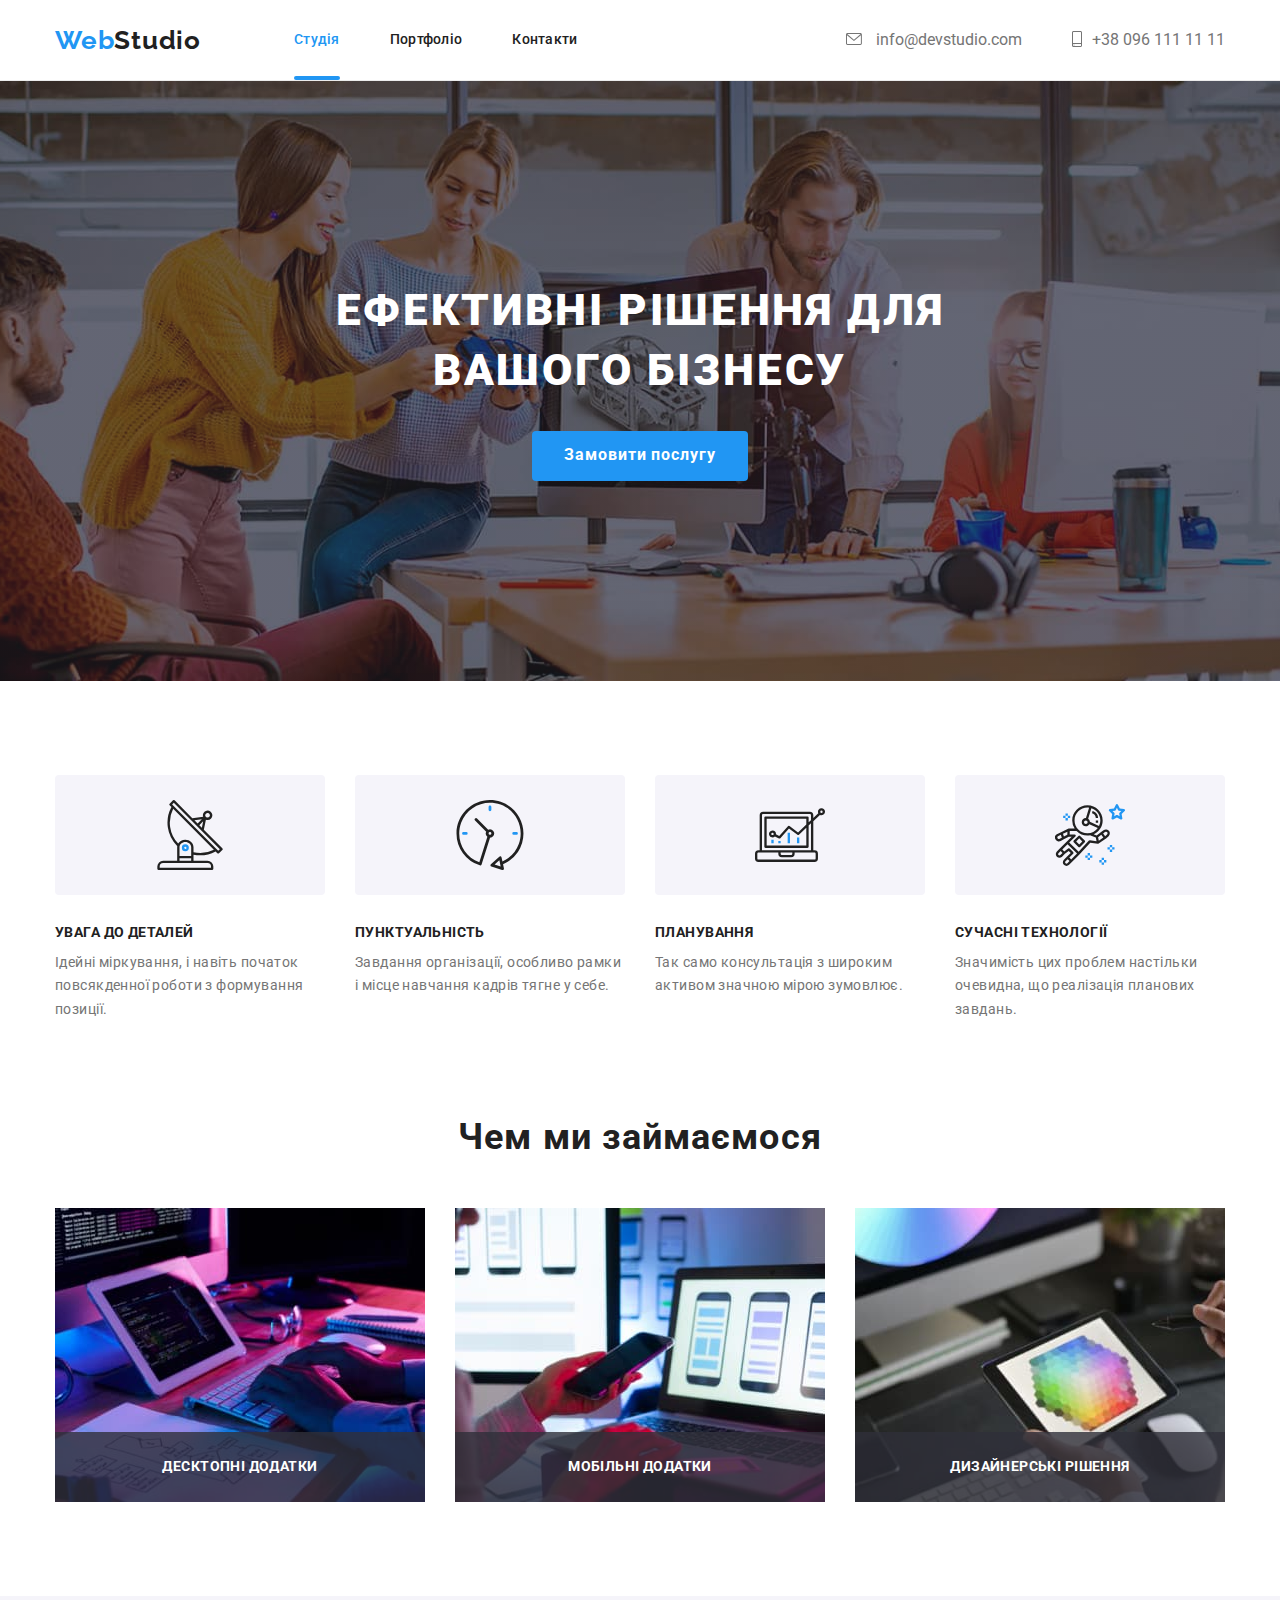
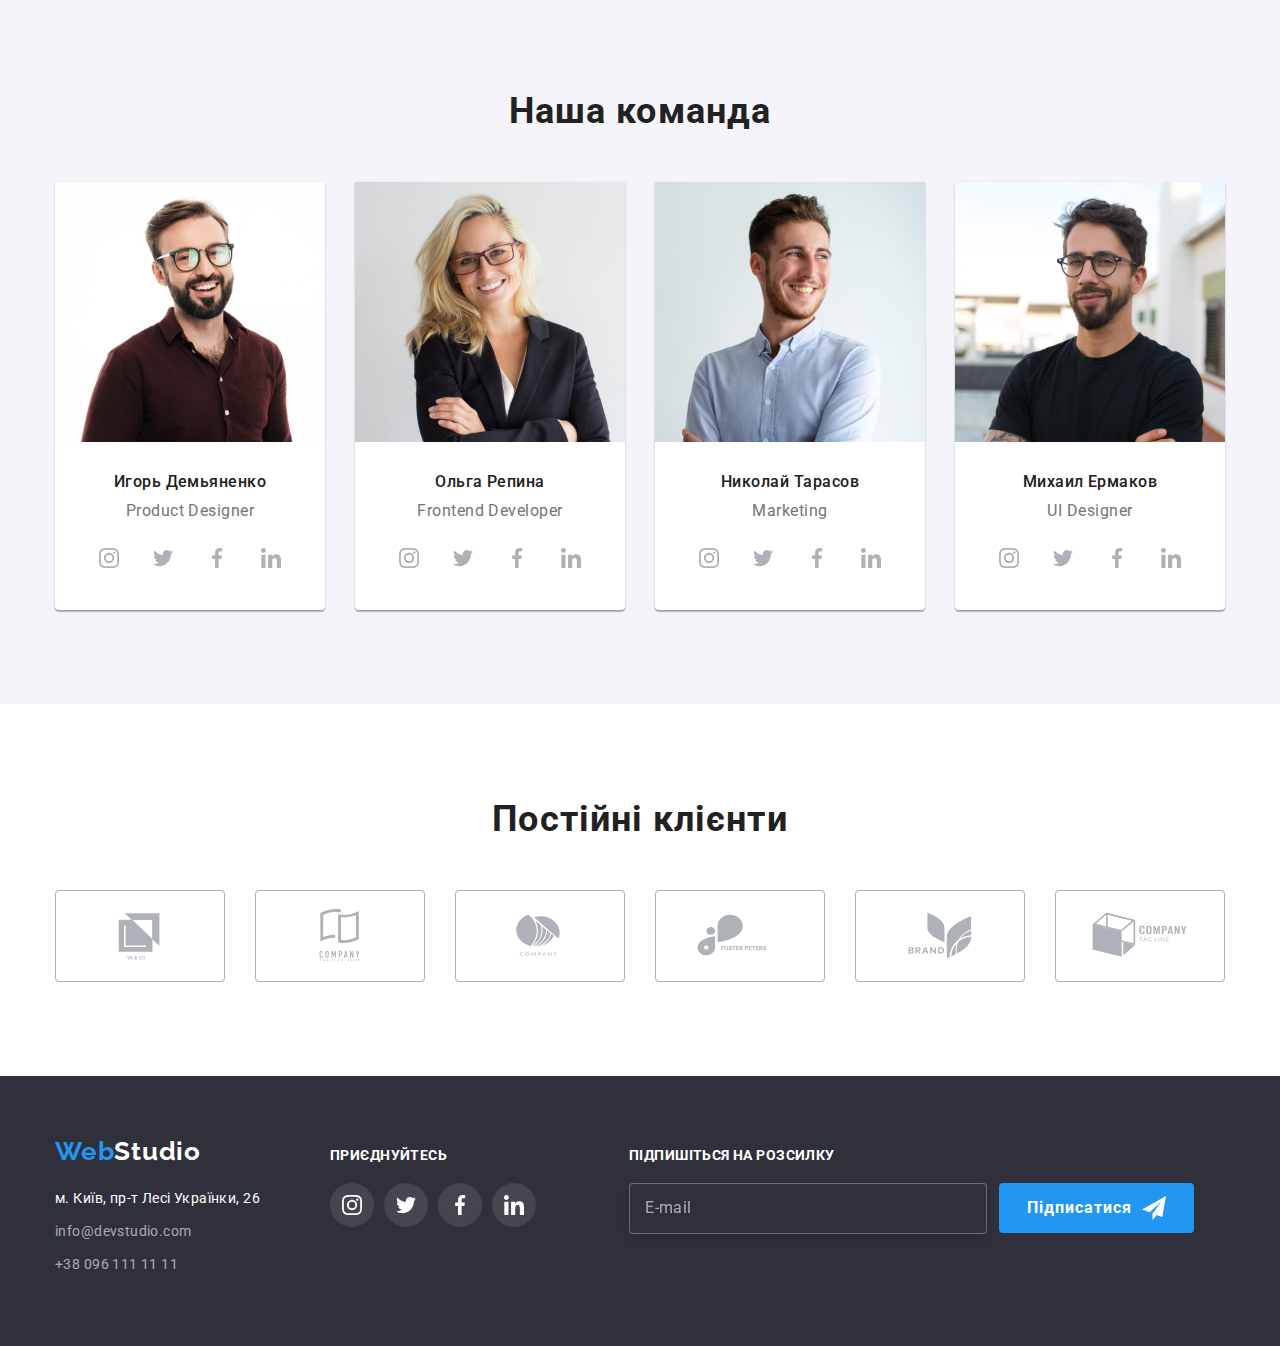
==== commit 621e047a: "1" ====
--- a/index.html
+++ b/index.html
@@ -15,34 +15,34 @@
 
 <body>
   <header class="header">
-    <div class="container header-container">
+    <div class="container header__container">
       <a class="logo" href="index.html">
-        <span class="logo-blu">Web</span>Studio</a>
-      <nav class="header-nav">
-        <ul class="nav-list list">
-          <li class="nav-list-item">
-            <a class="header-link header-link-active" href="">Студія</a>
-          </li>
-          <li class="nav-list-item">
-            <a class="header-link" href="./portfolio.html">Портфоліо</a>
-          </li>
-          <li class="nav-list-item">
-            <a class="header-link" href="">Контакти</a>
+        <span class="logo__text-blu">Web</span>Studio</a>
+      <nav class="nav">
+        <ul class="nav__list list">
+          <li class="nav__item">
+            <a class="nav__link nav__link-active" href="">Студія</a>
+          </li>
+          <li class="nav__item">
+            <a class="nav__link" href="./portfolio.html">Портфоліо</a>
+          </li>
+          <li class="nav__item">
+            <a class="nav__link" href="">Контакти</a>
           </li>
         </ul>
       </nav>
-      <ul class="header-list list">
-        <li class="header-list-item">
-          <a class="header-link mail" href="mailto:info@devstudio.com">
-            <svg class="header-icon" width="16" height="12">
+      <ul class="header-contacts list">
+        <li class="header-contacts__item">
+          <a class="header-contacts__link mail" href="mailto:info@devstudio.com">
+            <svg class="header-contacts__icon" width="16" height="12">
               <use href="./images/icons.svg#icon-envelope"></use>
             </svg>
             info@devstudio.com
           </a>
         </li>
-        <li class="header-list-item">
-          <a class="header-link tel" href="tel:+380961111111">
-            <svg class="header-icon" width="10" height="16">
+        <li class="header-contacts__item">
+          <a class="header-contacts__link tel" href="tel:+380961111111">
+            <svg class="header-contacts__icon" width="10" height="16">
               <use href="./images/icons.svg#icon-smartphone"></use>
             </svg>
             +38 096 111 11 11
--- a/css/styles.css
+++ b/css/styles.css
@@ -55,7 +55,7 @@
 .header{
   border-bottom: 1px solid #ECECEC;
 }
-.header-container {
+.header__container {
   display: flex;
   align-items: center;
 }
@@ -76,10 +76,10 @@
   text-decoration-color: var(--cl-active);
 
 } */
-.logo-blu {
+.logo__text-blu {
   color: var(--cl-active);
 }
-.header-link {
+.nav__link {
   display: inline-block;
   text-decoration: none;
   color: var(--main-tx-cl);
@@ -93,11 +93,11 @@
 
   transition: color 250ms cubic-bezier(0.4, 0, 0.2, 1);
 }
-.header-link:hover,
-.header-link:focus {
+.nav__link:hover,
+.nav__link:focus {
   color: var(--cl-active);
 }
-.nav-list {
+.nav__list {
   display: flex;
   gap: 50px;
   align-items: baseline
@@ -107,17 +107,12 @@
   margin: 0;
   padding: 0;
 }
-.header-list {
-  display: flex;
-  gap: 50px;
-  margin-left: auto;
- 
-}
-.header-link-active {
+
+.nav__link-active {
   position: relative;
   color: var(--cl-active);
 }
-.header-link-active::after{
+.nav__link-active::after{
   display: block;
   content: "";
   bottom: 0;
@@ -130,22 +125,35 @@
   position: absolute;
   bottom: 0;
 }
+.header-contacts {
+  display: flex;
+  gap: 50px;
+  margin-left: auto;
+ 
+}
+.header-contacts__link{
+  text-decoration: none;
+  color: var(--seccond-tx-cl);
+}
+.header-contacts__link:hover{
+  color: var(--cl-active);
+}
 
 .tel,
 .mail {
-  color: var(--seccond-tx-cl);
+  
 }
 .tel{
   display: flex;
 }
-.header-icon {
+.header-contacts__icon {
   fill: currentColor;
   margin-right: 10px;
 
   transition: fill 250ms cubic-bezier(0.4, 0, 0.2, 1);
 }
-.header-icon:hover
-.header-icon:focus{
+.header-contacts__icon:hover
+.header-contacts__icon:focus{
   fill: var(--cl-active);
 }
 /*hero*/
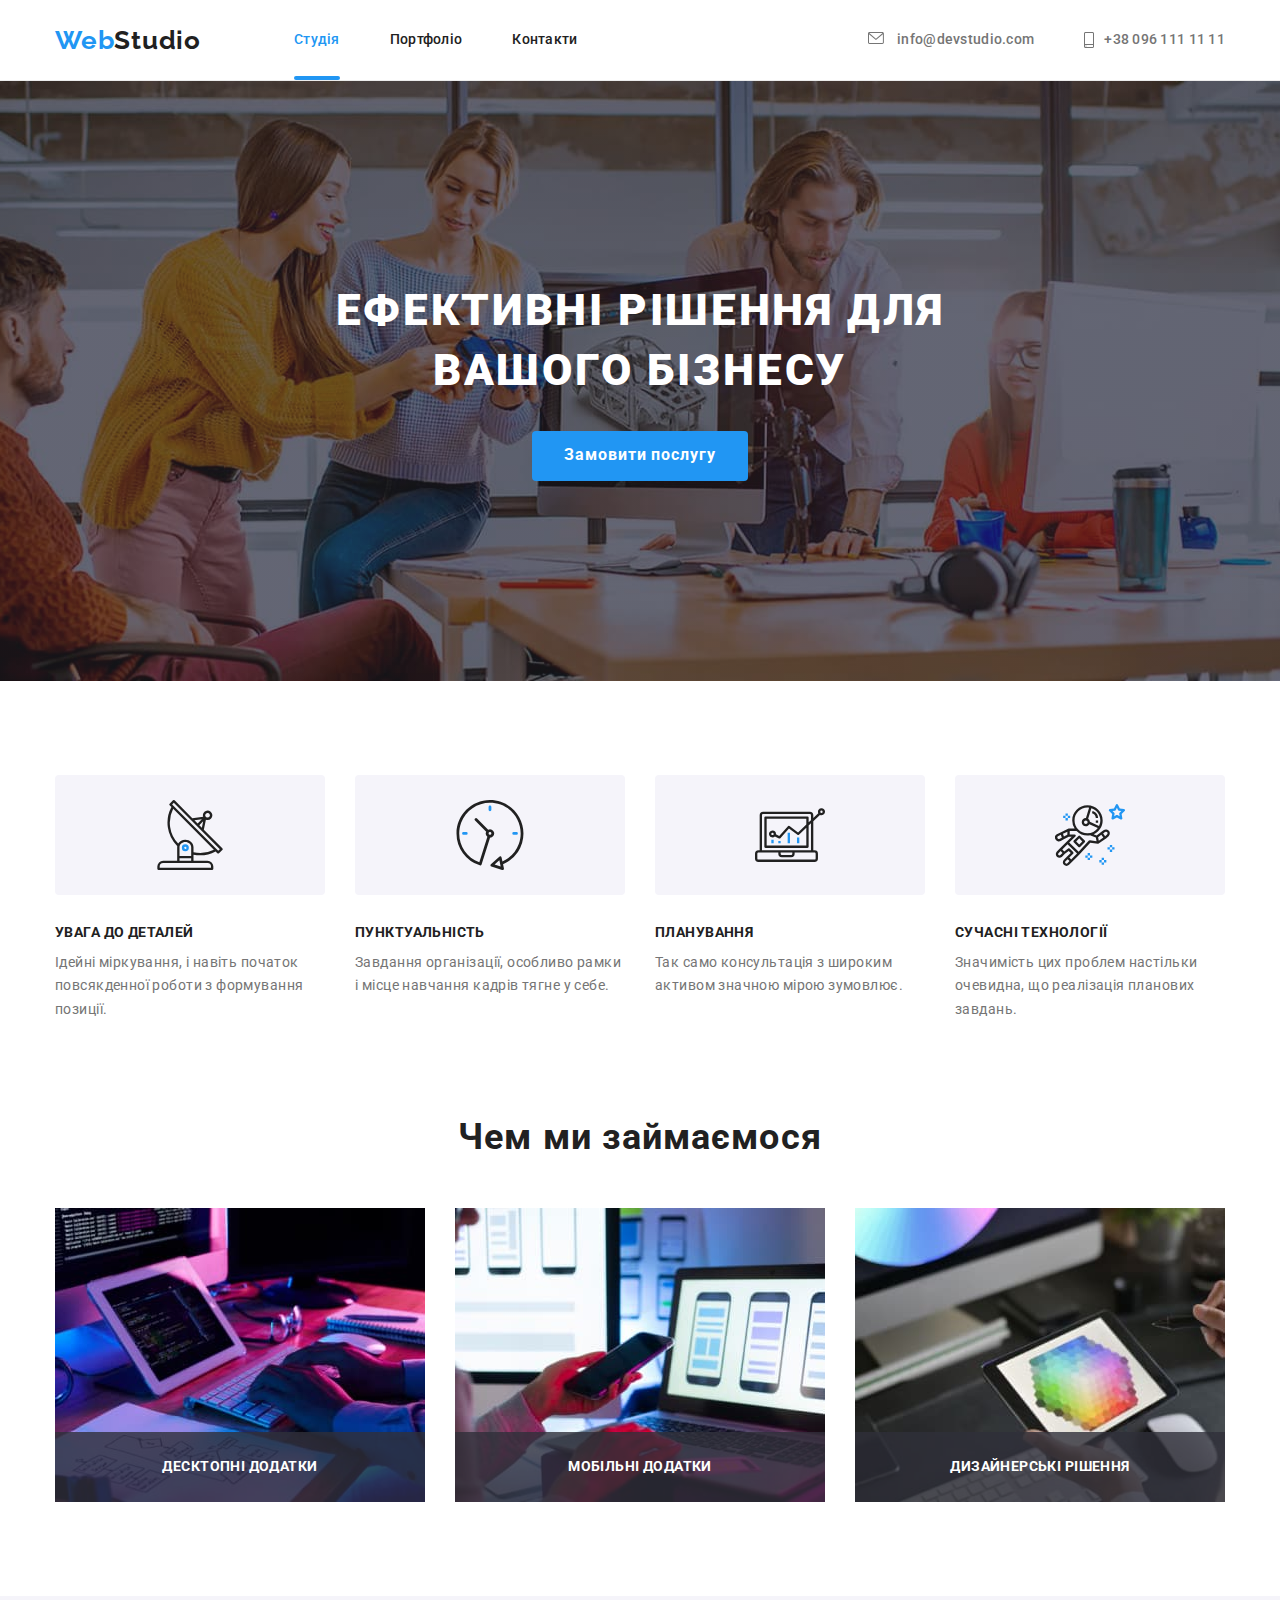
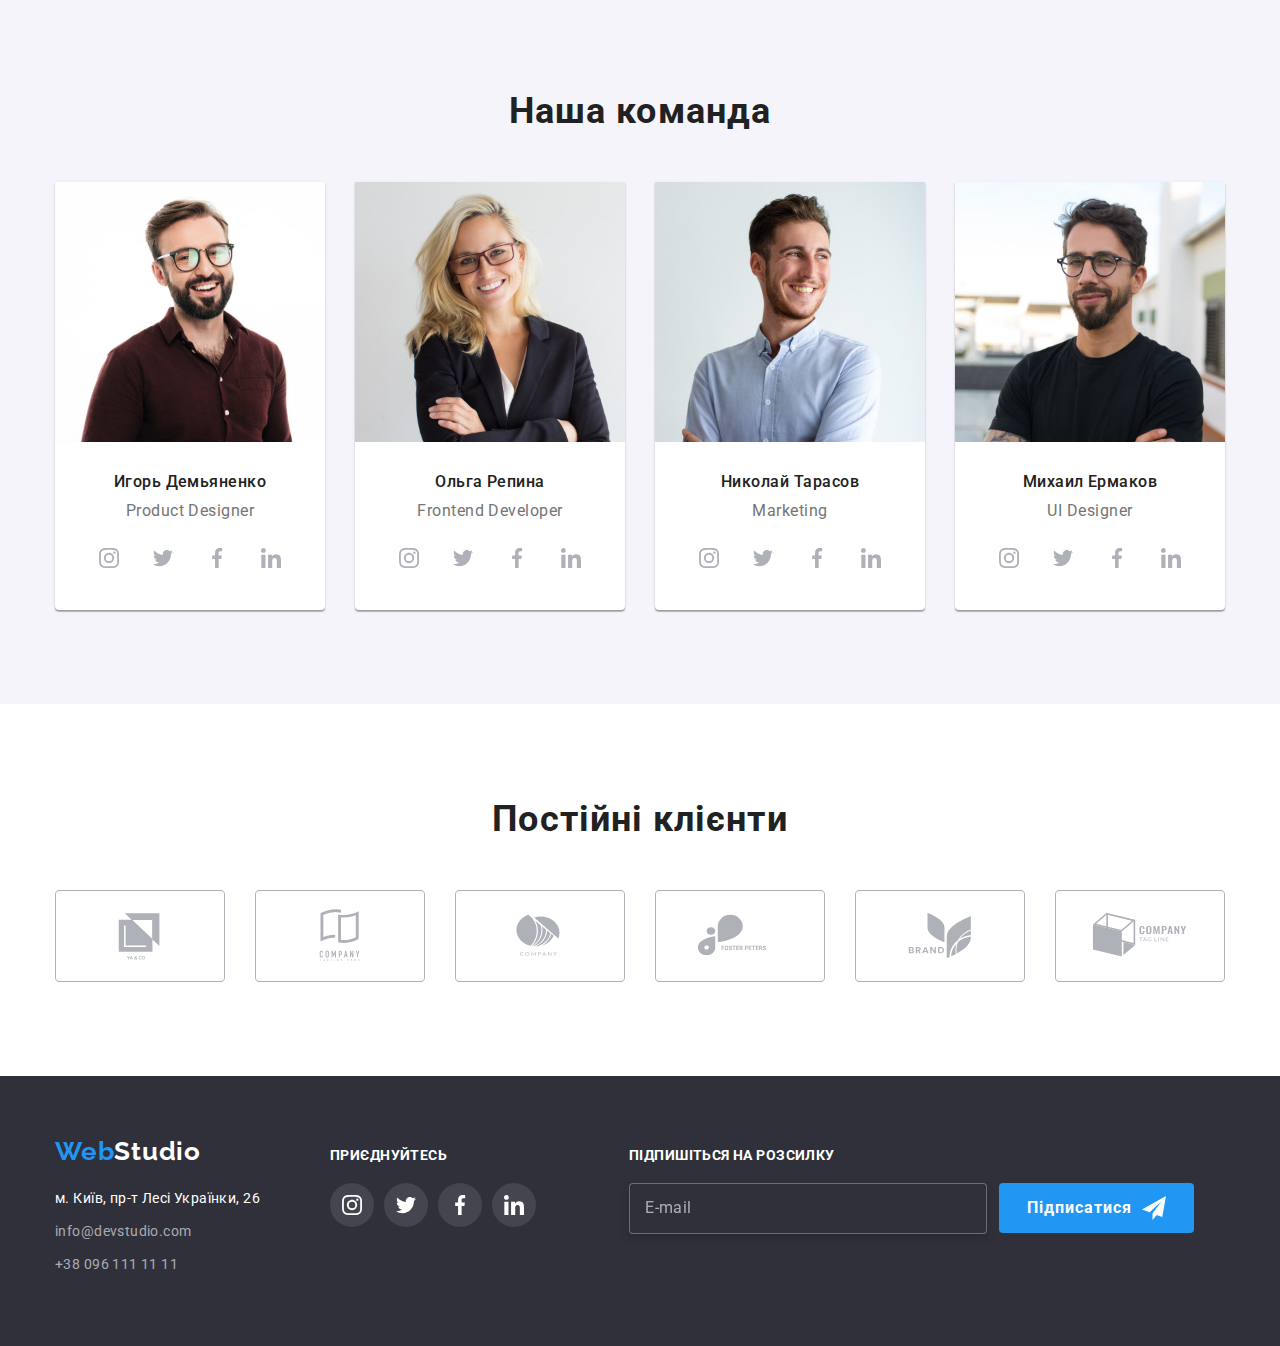
==== commit 4c48a42d: "Змінив на БЕМ все крім форм, мв, портфоліо" ====
--- a/index.html
+++ b/index.html
@@ -17,7 +17,7 @@
   <header class="header">
     <div class="container header__container">
       <a class="logo" href="index.html">
-        <span class="logo__text-blu">Web</span>Studio</a>
+        <span class="logo__text--blu">Web</span>Studio</a>
       <nav class="nav">
         <ul class="nav__list list">
           <li class="nav__item">
@@ -41,7 +41,7 @@
           </a>
         </li>
         <li class="header-contacts__item">
-          <a class="header-contacts__link tel" href="tel:+380961111111">
+          <a class="header-contacts__link header-contacts__link-tel" href="tel:+380961111111">
             <svg class="header-contacts__icon" width="10" height="16">
               <use href="./images/icons.svg#icon-smartphone"></use>
             </svg>
@@ -66,50 +66,50 @@
     <!--Переваги-->
     <section class="section benefits">
       <div class="container">
-        <ul class="list benefits-list">
-          <li class="list-item benefits-list-item">
-            <div class="tumb">
-              <svg class="benefits-icon" width="70" height="70">
+        <ul class=" benefits__list list">
+          <li class=" benefits__item">
+            <div class="benefits__tumb">
+              <svg class="benefits__icon" width="70" height="70">
                 <use href="./images/icons.svg#icon-antenna"></use>
               </svg>
             </div>
-            <h3 class="benefits-title">Увага до деталей</h3>
-            <p class="benefits-text">
+            <h3 class="benefits__title">Увага до деталей</h3>
+            <p class="benefits__text">
               Ідейні міркування, і навіть початок повсякденної роботи з
               формування позиції.
             </p>
           </li>
-          <li class="list-item benefits-list-item">
-            <div class="tumb">
-              <svg class="benefits-icon" width="70" height="70">
+          <li class="benefits__item">
+            <div class="benefits__tumb">
+              <svg class="benefits__icon" width="70" height="70">
                 <use href="./images/icons.svg#icon-clock"></use>
               </svg>
             </div>
-            <h3 class="benefits-title">Пунктуальність</h3>
-            <p class="benefits-text">
+            <h3 class="benefits__title">Пунктуальність</h3>
+            <p class="benefits__text">
               Завдання організації, особливо рамки і місце навчання кадрів
               тягне у себе.
             </p>
           </li>
-          <li class="list-item benefits-list-item">
-            <div class="tumb">
-              <svg class="benefits-icon" width="70" height="70">
+          <li class="benefits__item">
+            <div class="benefits__tumb">
+              <svg class="benefits__icon" width="70" height="70">
                 <use href="./images/icons.svg#icon-diagram"></use>
               </svg>
             </div>
-            <h3 class="benefits-title">Планування</h3>
-            <p class="benefits-text">
+            <h3 class="benefits__title">Планування</h3>
+            <p class="benefits__text">
               Так само консультація з широким активом значною мірою зумовлює.
             </p>
           </li>
-          <li class="list-item benefits-list-item">
-            <div class="tumb">
-              <svg class="benefits-icon" width="70" height="70">
+          <li class="benefits__item">
+            <div class="benefits__tumb">
+              <svg class="benefits__icon" width="70" height="70">
                 <use href="./images/icons.svg#icon-astronaut"></use>
               </svg>
             </div>
-            <h3 class="benefits-title">Сучасні технології</h3>
-            <p class="benefits-text">
+            <h3 class="benefits__title">Сучасні технології</h3>
+            <p class="benefits__text">
               Значимість цих проблем настільки очевидна, що реалізація
               планових завдань.
             </p>
@@ -120,24 +120,24 @@
     <!--Що ми робимо-->
     <section class="section work">
       <div class="container">
-        <h2 class="work-title">Чем ми займаємося</h2>
-        <ul class="list work-list">
-          <li class="list-item work-list-item">
-            <img class="img-work" src="./images/img(4).jpg" alt="Робота з ноутбуком" width="370" height="294" />
-            <div class="work-overlay">
-              <p class="work-text">Десктопні додатки</p>
-            </div>
-          </li>
-          <li class="list-item work-list-item">
-            <img class="img-work" src="./images/img(5).jpg" alt="Робота з телефоном" width="370" height="294" />
-            <div class="work-overlay">
-              <p class="work-text">Мобільні додатки</p>
-            </div>
-          </li>
-          <li class="list-item work-list-item">
-            <img class="img-work" src="./images/img(6).jpg" alt="Робота з планшетом" width="370" height="294" />
-            <div class="work-overlay">
-              <p class="work-text">Дизайнерські рішення</p>
+        <h2 class="work__title">Чем ми займаємося</h2>
+        <ul class="work__list list ">
+          <li class=" work__item">
+            <img class="work__img" src="./images/img(4).jpg" alt="Робота з ноутбуком" width="370" height="294" />
+            <div class="work__overlay">
+              <p class="work__text">Десктопні додатки</p>
+            </div>
+          </li>
+          <li class=" work__item">
+            <img class="work__img" src="./images/img(5).jpg" alt="Робота з телефоном" width="370" height="294" />
+            <div class="work__overlay">
+              <p class="work__text">Мобільні додатки</p>
+            </div>
+          </li>
+          <li class="work__item">
+            <img class="work__img" src="./images/img(6).jpg" alt="Робота з планшетом" width="370" height="294" />
+            <div class="work__overlay">
+              <p class="work__text">Дизайнерські рішення</p>
             </div>
           </li>
         </ul>
@@ -146,38 +146,40 @@
     <!--Команда-->
     <section class="section team">
       <div class="container">
-        <h2 class="team-title">Наша команда</h2>
-        <ul class="list team-list">
-          <li class="list-item team-list-item">
-            <img class="team-img" src="./images/Workers/img.jpg" alt="фото Ігоря Дем'яненка" width="270" height="260" />
-            <div class="team-text">
-              <h3 class="name-worker">Игорь Демьяненко</h3>
-              <p class="profession">Product Designer</p>
+        <h2 class="team__title">Наша команда</h2>
+        <ul class="list team__list">
+          <li class=" team__item">
+            <img class="team__img" src="./images/Workers/img.jpg" alt="фото Ігоря Дем'яненка" width="270"
+              height="260" />
+            <div class="team__text">
+              <h3 class="team__name-worker">Игорь Демьяненко</h3>
+              <p class="team__profession">Product Designer</p>
               <ul class="socials list">
-                <li class="list-item socials-item">
-                  <a class="social-link link" href="" target="_blank" rel="noopener noreferrer" aria-label="instagram">
-                    <svg class="social-icon" width="20" height="20">
+                <li class="socials__item">
+                  <a class="socials__link link" href="" target="_blank" rel="noopener noreferrer"
+                    aria-label="instagram">
+                    <svg class="socials__icon" width="20" height="20">
                       <use href="./images/icons.svg#icon-instagram"></use>
                     </svg>
                   </a>
                 </li>
-                <li class="list-item socials-item">
-                  <a class="social-link link" href="" target="_blank" rel="noopener noreferrer" aria-label="twitter">
-                    <svg class="social-icon" width="20" height="20">
+                <li class=" socials__item">
+                  <a class="socials__link link" href="" target="_blank" rel="noopener noreferrer" aria-label="twitter">
+                    <svg class="socials__icon" width="20" height="20">
                       <use href="./images/icons.svg#icon-twitter"></use>
                     </svg>
                   </a>
                 </li>
-                <li class="list-item socials-item">
-                  <a class="social-link link" href="" target="_blank" rel="noopener noreferrer" aria-label="facebook">
-                    <svg class="social-icon" width="20" height="20">
+                <li class=" socials__item">
+                  <a class="socials__link link" href="" target="_blank" rel="noopener noreferrer" aria-label="facebook">
+                    <svg class="socials__icon" width="20" height="20">
                       <use href="./images/icons.svg#icon-facebook"></use>
                     </svg>
                   </a>
                 </li>
-                <li class="list-item socials-item">
-                  <a class="social-link link" href="" target="_blank" rel="noopener noreferrer" aria-label="linkedin">
-                    <svg class="social-icon" width="20" height="20">
+                <li class=" socials__item">
+                  <a class="socials__link link" href="" target="_blank" rel="noopener noreferrer" aria-label="linkedin">
+                    <svg class="socials__icon" width="20" height="20">
                       <use href="./images/icons.svg#icon-linkedin"></use>
                     </svg>
                   </a>
@@ -185,36 +187,38 @@
               </ul>
             </div>
           </li>
-          <li class="list-item team-list-item">
-            <img class="team-img" src="./images/Workers/img(1).jpg" alt="фото Ольги Репиної" width="270" height="260" />
-            <div class="team-text">
-              <h3 class="name-worker">Ольга Репина</h3>
-              <p class="profession">Frontend Developer</p>
+          <li class="team__item">
+            <img class="team__img" src="./images/Workers/img(1).jpg" alt="фото Ігоря Дем'яненка" width="270"
+              height="260" />
+            <div class="team__text">
+              <h3 class="team__name-worker">Ольга Репина</h3>
+              <p class="team__profession">Frontend Developer</p>
               <ul class="socials list">
-                <li class="list-item socials-item">
-                  <a class="social-link link" href="" target="_blank" rel="noopener noreferrer" aria-label="instagram">
-                    <svg class="social-icon" width="20" height="20">
+                <li class="socials__item">
+                  <a class="socials__link link" href="" target="_blank" rel="noopener noreferrer"
+                    aria-label="instagram">
+                    <svg class="socials__icon" width="20" height="20">
                       <use href="./images/icons.svg#icon-instagram"></use>
                     </svg>
                   </a>
                 </li>
-                <li class="list-item socials-item">
-                  <a class="social-link link" href="" target="_blank" rel="noopener noreferrer" aria-label="twitter">
-                    <svg class="social-icon" width="20" height="20">
+                <li class=" socials__item">
+                  <a class="socials__link link" href="" target="_blank" rel="noopener noreferrer" aria-label="twitter">
+                    <svg class="socials__icon" width="20" height="20">
                       <use href="./images/icons.svg#icon-twitter"></use>
                     </svg>
                   </a>
                 </li>
-                <li class="list-item socials-item">
-                  <a class="social-link link" href="" target="_blank" rel="noopener noreferrer" aria-label="facebook">
-                    <svg class="social-icon" width="20" height="20">
+                <li class=" socials__item">
+                  <a class="socials__link link" href="" target="_blank" rel="noopener noreferrer" aria-label="facebook">
+                    <svg class="socials__icon" width="20" height="20">
                       <use href="./images/icons.svg#icon-facebook"></use>
                     </svg>
                   </a>
                 </li>
-                <li class="list-item socials-item">
-                  <a class="social-link link" href="" target="_blank" rel="noopener noreferrer" aria-label="linkedin">
-                    <svg class="social-icon" width="20" height="20">
+                <li class=" socials__item">
+                  <a class="socials__link link" href="" target="_blank" rel="noopener noreferrer" aria-label="linkedin">
+                    <svg class="socials__icon" width="20" height="20">
                       <use href="./images/icons.svg#icon-linkedin"></use>
                     </svg>
                   </a>
@@ -222,37 +226,38 @@
               </ul>
             </div>
           </li>
-          <li class="list-item team-list-item">
-            <img class="team-img" src="./images/Workers/img(2).jpg" alt="фото Николая Тарасова" width="270"
+          <li class="team__item">
+            <img class="team__img" src="./images/Workers/img(2).jpg" alt="фото Ігоря Дем'яненка" width="270"
               height="260" />
-            <div class="team-text">
-              <h3 class="name-worker">Николай Тарасов</h3>
-              <p class="profession">Marketing</p>
+            <div class="team__text">
+              <h3 class="team__name-worker">Николай Тарасов</h3>
+              <p class="team__profession">Marketing</p>
               <ul class="socials list">
-                <li class="list-item socials-item">
-                  <a class="social-link link" href="" target="_blank" rel="noopener noreferrer" aria-label="instagram">
-                    <svg class="social-icon" width="20" height="20">
+                <li class="socials__item">
+                  <a class="socials__link link" href="" target="_blank" rel="noopener noreferrer"
+                    aria-label="instagram">
+                    <svg class="socials__icon" width="20" height="20">
                       <use href="./images/icons.svg#icon-instagram"></use>
                     </svg>
                   </a>
                 </li>
-                <li class="list-item socials-item">
-                  <a class="social-link link" href="" target="_blank" rel="noopener noreferrer" aria-label="twitter">
-                    <svg class="social-icon" width="20" height="20">
+                <li class=" socials__item">
+                  <a class="socials__link link" href="" target="_blank" rel="noopener noreferrer" aria-label="twitter">
+                    <svg class="socials__icon" width="20" height="20">
                       <use href="./images/icons.svg#icon-twitter"></use>
                     </svg>
                   </a>
                 </li>
-                <li class="list-item socials-item">
-                  <a class="social-link link" href="" target="_blank" rel="noopener noreferrer" aria-label="facebook">
-                    <svg class="social-icon" width="20" height="20">
+                <li class=" socials__item">
+                  <a class="socials__link link" href="" target="_blank" rel="noopener noreferrer" aria-label="facebook">
+                    <svg class="socials__icon" width="20" height="20">
                       <use href="./images/icons.svg#icon-facebook"></use>
                     </svg>
                   </a>
                 </li>
-                <li class="list-item socials-item">
-                  <a class="social-link link" href="" target="_blank" rel="noopener noreferrer" aria-label="linkedin">
-                    <svg class="social-icon" width="20" height="20">
+                <li class=" socials__item">
+                  <a class="socials__link link" href="" target="_blank" rel="noopener noreferrer" aria-label="linkedin">
+                    <svg class="socials__icon" width="20" height="20">
                       <use href="./images/icons.svg#icon-linkedin"></use>
                     </svg>
                   </a>
@@ -260,37 +265,38 @@
               </ul>
             </div>
           </li>
-          <li class="list-item team-list-item">
-            <img class="team-img" src="./images/Workers/img(3).jpg" alt="фото Михаила Ермакова" width="270"
+          <li class="team__item">
+            <img class="team__img" src="./images/Workers/img(3).jpg" alt="фото Ігоря Дем'яненка" width="270"
               height="260" />
-            <div class="team-text">
-              <h3 class="name-worker">Михаил Ермаков</h3>
-              <p class="profession">UI Designer</p>
+            <div class="team__text">
+              <h3 class="team__name-worker">Михаил Ермаков</h3>
+              <p class="team__profession">UI Designer</p>
               <ul class="socials list">
-                <li class="list-item socials-item">
-                  <a class="social-link link" href="" target="_blank" rel="noopener noreferrer" aria-label="instagram">
-                    <svg class="social-icon" width="20" height="20">
+                <li class="socials__item">
+                  <a class="socials__link link" href="" target="_blank" rel="noopener noreferrer"
+                    aria-label="instagram">
+                    <svg class="socials__icon" width="20" height="20">
                       <use href="./images/icons.svg#icon-instagram"></use>
                     </svg>
                   </a>
                 </li>
-                <li class="list-item socials-item">
-                  <a class="social-link link" href="" target="_blank" rel="noopener noreferrer" aria-label="twitter">
-                    <svg class="social-icon" width="20" height="20">
+                <li class=" socials__item">
+                  <a class="socials__link link" href="" target="_blank" rel="noopener noreferrer" aria-label="twitter">
+                    <svg class="socials__icon" width="20" height="20">
                       <use href="./images/icons.svg#icon-twitter"></use>
                     </svg>
                   </a>
                 </li>
-                <li class="list-item socials-item">
-                  <a class="social-link link" href="" target="_blank" rel="noopener noreferrer" aria-label="facebook">
-                    <svg class="social-icon" width="20" height="20">
+                <li class=" socials__item">
+                  <a class="socials__link link" href="" target="_blank" rel="noopener noreferrer" aria-label="facebook">
+                    <svg class="socials__icon" width="20" height="20">
                       <use href="./images/icons.svg#icon-facebook"></use>
                     </svg>
                   </a>
                 </li>
-                <li class="list-item socials-item">
-                  <a class="social-link link" href="" target="_blank" rel="noopener noreferrer" aria-label="linkedin">
-                    <svg class="social-icon" width="20" height="20">
+                <li class=" socials__item">
+                  <a class="socials__link link" href="" target="_blank" rel="noopener noreferrer" aria-label="linkedin">
+                    <svg class="socials__icon" width="20" height="20">
                       <use href="./images/icons.svg#icon-linkedin"></use>
                     </svg>
                   </a>
@@ -301,48 +307,48 @@
         </ul>
       </div>
     </section>
-    <section class="section clients">
+    <section class="section client">
       <div class="container">
-        <h2 class="client-title">Постійні клієнти</h2>
-        <ul class="list client-list">
-          <li class="list-item">
-            <a class="client-link link" href="" target="_blank" rel="noopener noreferrer" aria-label="company1">
-              <svg class="client-icon" width="106" height="60">
+        <h2 class="client__title">Постійні клієнти</h2>
+        <ul class="list client__list">
+          <li class="client-item">
+            <a class="client__link link" href="" target="_blank" rel="noopener noreferrer" aria-label="company1">
+              <svg class="client__icon" width="106" height="60">
                 <use href="./images/icons.svg#icon-logo-1"></use>
               </svg>
             </a>
           </li>
-          <li class="list-item">
-            <a class="client-link link" href="" target="_blank" rel="noopener noreferrer" aria-label="company2">
-              <svg class="client-icon" width="160" height="60">
+          <li class="client-item">
+            <a class="client__link link" href="" target="_blank" rel="noopener noreferrer" aria-label="company1">
+              <svg class="client__icon" width="106" height="60">
                 <use href="./images/icons.svg#icon-logo-2"></use>
               </svg>
             </a>
           </li>
-          <li class="list-item">
-            <a class="client-link link" href="" target="_blank" rel="noopener noreferrer" aria-label="company3">
-              <svg class="client-icon" width="160" height="60">
+          <li class="client-item">
+            <a class="client__link link" href="" target="_blank" rel="noopener noreferrer" aria-label="company1">
+              <svg class="client__icon" width="106" height="60">
                 <use href="./images/icons.svg#icon-logo-3"></use>
               </svg>
             </a>
           </li>
-          <li class="list-item">
-            <a class="client-link link" href="" target="_blank" rel="noopener noreferrer" aria-label="company4">
-              <svg class="client-icon" width="160" height="60">
+          <li class="client-item">
+            <a class="client__link link" href="" target="_blank" rel="noopener noreferrer" aria-label="company1">
+              <svg class="client__icon" width="106" height="60">
                 <use href="./images/icons.svg#icon-logo-4"></use>
               </svg>
             </a>
           </li>
-          <li class="list-item">
-            <a class="client-link link" href="" target="_blank" rel="noopener noreferrer" aria-label="company5">
-              <svg class="client-icon" width="160" height="60">
+          <li class="client-item">
+            <a class="client__link link" href="" target="_blank" rel="noopener noreferrer" aria-label="company1">
+              <svg class="client__icon" width="106" height="60">
                 <use href="./images/icons.svg#icon-logo-5"></use>
               </svg>
             </a>
           </li>
-          <li class="list-item">
-            <a class="client-link link" href="" target="_blank" rel="noopener noreferrer" aria-label="company6">
-              <svg class="client-icon" width="160" height="60">
+          <li class="client-item">
+            <a class="client__link link" href="" target="_blank" rel="noopener noreferrer" aria-label="company1">
+              <svg class="client__icon" width="106" height="60">
                 <use href="./images/icons.svg#icon-logo-6"></use>
               </svg>
             </a>
@@ -352,67 +358,70 @@
     </section>
   </main>
   <footer class="footer">
-    <div class="container footer-container">
+    <div class="container footer__container">
       <div>
-        <a class="footer-link" href="index.html">
-          <span class="footer-logo">Web</span>Studio
+        <a class="footer__link" href="index.html">
+          <span class="footer__link--blu">Web</span>Studio
         </a>
 
         <address class="address">
           <ul class="list">
-            <li class="list-item city-address">
-              м. Київ, пр-т Лесі Українки, 26
+            <li class="address__item">
+              <p class="address__city"> м. Київ, пр-т Лесі Українки, 26</p>
             </li>
-            <li class="list-item">
-              <a class="footer-contacts footer-mail" href="mailto:info@devstudio.com">info@devstudio.com</a>
+            <li class="address__item">
+              <a class="address__contacts address-mail" href="mailto:info@devstudio.com">info@devstudio.com</a>
             </li>
-            <li class="list-item">
-              <a class="footer-contacts footer-tel" href="tel:+380961111111">+38 096 111 11 11</a>
+            <li class="addressitem">
+              <a class="address__contacts address-tel" href="tel:+380961111111">+38 096 111 11 11</a>
             </li>
           </ul>
         </address>
       </div>
-      <div class="footer-socials">
-        <h3 class="footer-socials-title">Приєднуйтесь</h3>
-        <ul class="footer-socials-list list">
-          <li class="list-item footer-socials-item">
-            <a class="footer-social-link link" href="" target="_blank" rel="noopener noreferrer" aria-label="instagram">
-              <svg class="footer-social-icon" width="20" height="20">
+      <div class="footer__socials">
+        <h3 class="footer-socials__title">Приєднуйтесь</h3>
+        <ul class="footer-socials__list list">
+          <li class=" footer-socials__item">
+            <a class="footer-socials__link link" href="" target="_blank" rel="noopener noreferrer"
+              aria-label="instagram">
+              <svg class="footer-socials__icon" width="20" height="20">
                 <use href="./images/icons.svg#icon-instagram"></use>
               </svg>
             </a>
           </li>
-          <li class="list-item footer-socials-item">
-            <a class="footer-social-link link" href="" target="_blank" rel="noopener noreferrer" aria-label="twitter">
-              <svg class="footer-social-icon" width="20" height="20">
+          <li class=" footer-socials__item">
+            <a class="footer-socials__link link" href="" target="_blank" rel="noopener noreferrer" aria-label="twitter">
+              <svg class="footer-socials__icon" width="20" height="20">
                 <use href="./images/icons.svg#icon-twitter"></use>
               </svg>
             </a>
           </li>
-          <li class="list-item footer-socials-item">
-            <a class="footer-social-link link" href="" target="_blank" rel="noopener noreferrer" aria-label="facebook">
-              <svg class="footer-social-icon" width="20" height="20">
+          <li class=" footer-socials__item">
+            <a class="footer-socials__link link" href="" target="_blank" rel="noopener noreferrer"
+              aria-label="facebook">
+              <svg class="footer-socials__icon" width="20" height="20">
                 <use href="./images/icons.svg#icon-facebook"></use>
               </svg>
             </a>
           </li>
-          <li class="list-item footer-socials-item">
-            <a class="footer-social-link link" href="" target="_blank" rel="noopener noreferrer" aria-label="linkedin">
-              <svg class="footer-social-icon" width="20" height="20">
+          <li class=" footer-socials__item">
+            <a class="footer-socials__link link" href="" target="_blank" rel="noopener noreferrer"
+              aria-label="linkedin">
+              <svg class="footer-socials__icon" width="20" height="20">
                 <use href="./images/icons.svg#icon-linkedin"></use>
               </svg>
             </a>
           </li>
         </ul>
       </div>
-      <div class="footer-form-container">
-        <h2 class="footer-form-title">Підпишіться на розсилку</h2>
+      <div class="footer-form__container">
+        <h2 class="footer-form__title">Підпишіться на розсилку</h2>
         <form class="footer-form">
-          <label class="footer-form-wrap ">
-            <input class="footer-form-input" type="email" name="e-mail" placeholder="E-mail">
+          <label class="footer-form__wrap ">
+            <input class="footer-form__input" type="email" name="e-mail" placeholder="E-mail">
           </label>
-          <button class="footer-form-btn" type="submit">Підписатися
-            <svg class="footer-form-btn-icon" width="24px" height="24px">
+          <button class="footer-form__btn btn" type="submit">Підписатися
+            <svg class="btn__icon" width="24px" height="24px">
               <use href="./images/icons.svg#icon-icon-send"></use>
             </svg>
 
--- a/css/styles.css
+++ b/css/styles.css
@@ -51,6 +51,11 @@
 img{
     display: block;
 }
+.list {
+  list-style: none;
+  margin: 0;
+  padding: 0;
+}
 /*header*/
 .header{
   border-bottom: 1px solid #ECECEC;
@@ -76,7 +81,7 @@
   text-decoration-color: var(--cl-active);
 
 } */
-.logo__text-blu {
+.logo__text--blu {
   color: var(--cl-active);
 }
 .nav__link {
@@ -102,11 +107,7 @@
   gap: 50px;
   align-items: baseline
 }
-.list {
-  list-style: none;
-  margin: 0;
-  padding: 0;
-}
+
 
 .nav__link-active {
   position: relative;
@@ -132,6 +133,16 @@
  
 }
 .header-contacts__link{
+  display: inline-block;
+    font-weight: 500;
+    font-size: 14px;
+    line-height: 1.14;
+    letter-spacing: 0.02em;
+  
+    padding-top: 32px;
+    padding-bottom: 32px;
+  
+    transition: color 250ms cubic-bezier(0.4, 0, 0.2, 1);
   text-decoration: none;
   color: var(--seccond-tx-cl);
 }
@@ -139,11 +150,7 @@
   color: var(--cl-active);
 }
 
-.tel,
-.mail {
-  
-}
-.tel{
+.header-contacts__link-tel{
   display: flex;
 }
 .header-contacts__icon {
@@ -157,10 +164,6 @@
   fill: var(--cl-active);
 }
 /*hero*/
-.hero-container{
-  background-image:linear-gradient(0deg, #000000, #000000),
-      linear-gradient(0deg, rgba(47, 48, 58, 0.4), rgba(47, 48, 58, 0.4));
-}
 .hero {
 max-width: 1600px;
 margin-left: auto;
@@ -220,10 +223,14 @@
 .benefits {
   padding-bottom: 0;
 }
-.benefits-list {
+.benefits__list {
   display: flex;
   gap: 30px;
-}.tumb{ 
+}
+.benefits__item{
+  width: 270px;
+}
+.benefits__tumb{ 
   display: flex;
   align-items: center;
   justify-content: center;
@@ -233,12 +240,9 @@
   margin-bottom: 30px;
   background: #F5F4FA;
     border-radius: 4px;
-
-}
-.benefits-list-item{
-  width: 270px;
-}
-.benefits-title {
+}
+
+.benefits__title {
   color: var(--main-tx-cl);
   font-weight: 700;
   font-size: 14px;
@@ -247,7 +251,7 @@
   text-transform: uppercase;
   margin-bottom: 10px;
 }
-.benefits-text {
+.benefits__text {
   color: var(--seccond-tx-cl);
   font-size: 14px;
   line-height: 1.7;
@@ -256,7 +260,7 @@
 
 /*work*/
 
-.work-title {
+.work__title {
   color: var(--main-tx-cl);
   font-weight: 700;
   font-size: 36px;
@@ -266,16 +270,16 @@
 
   margin-bottom: 50px;
 }
-.work-list {
+.work__list {
   display: flex;
   gap: 30px;
   }
-.work-list-item {
+.work__item {
   width: 100%;
   height: 294px;
   position: relative;
 }
-.work-overlay{
+.work__overlay{
   width: 100%;
     height: 70px;
     background-color: rgba(47, 48, 58, 0.8);
@@ -288,7 +292,7 @@
 
 }
 
-  .work-text {
+  .work__text {
   font-family: 'Roboto';
     font-style: normal;
     font-weight: 700;
@@ -304,7 +308,7 @@
 .team {
   background-color: var(--secondary-bg-cl);
 }
-.team-title {
+.team__title {
   color: var(--main-tx-cl);
   font-weight: 700;
   font-size: 36px;
@@ -315,21 +319,21 @@
   margin-bottom: 50px;
 }
 
-.team-list {
+.team__list {
   display: flex;
   gap: 30px;
   padding-left: 0;
 }
-.team-list-item {
+.team__item {
   background-color: var(--light-bg-cl);
   box-shadow: 0px 1px 3px rgba(0, 0, 0, 0.12), 0px 1px 1px rgba(0, 0, 0, 0.14), 0px 2px 1px rgba(0, 0, 0, 0.2);
     border-radius: 0px 0px 4px 4px;
 }
-.team-text{
+.team__text{
   padding-top: 30px;
   padding-bottom: 30px;
 }
-.name-worker {
+.team__name-worker {
   color: var(--main-tx-cl);
   font-weight: 500;
   font-size: 16px;
@@ -339,7 +343,7 @@
   margin-bottom: 10px;
 
 }
-.profession {
+.team__profession {
   color: var(--seccond-tx-cl);
   font-size: 16px;
   line-height: 1.19;
@@ -347,7 +351,7 @@
   letter-spacing: 0.03em;
   
 }
-  .social-link{
+  .socials__link{
     display: flex;
     width: 44px;
     height: 44px;
@@ -358,25 +362,25 @@
  transition: fill 250ms cubic-bezier(0.4, 0, 0.2, 1), background-color 250ms cubic-bezier(0.4, 0, 0.2, 1);
 
   }
-  .social-link:hover,
-  .social-link:focus{
+  .socials__link:hover,
+  .socials__link:focus{
     fill: #ffffff;
     background-color: #2196F3;
 
    
   }
-.social-link:hover>.social-icon,
-.social-link:focus>.social-icon
+.socials__link:hover>.socials__icon,
+.socials__link:focus>.socials__icon
 {
   fill: #ffffff;
 }
 
-.social-icon{
+.socials__icon{
   fill: #AFB1B8;
   transition: fill 250ms cubic-bezier(0.4, 0, 0.2, 1);
 }
 /*clients*/
-.client-title {
+.client__title {
   color: var(--main-tx-cl);
   font-weight: 700;
   font-size: 36px;
@@ -386,7 +390,7 @@
 
   margin-bottom: 50px;
 }
-.client-list{
+.client__list{
   display: flex;
   gap: 30px;
   align-items: center;
@@ -394,7 +398,7 @@
   margin-left: auto;
   margin-right: auto;
 }
-.client-link{
+.client__link{
    display: flex;
    align-items: center;
    justify-content: center;
@@ -405,19 +409,19 @@
 
     transition: border-color 250ms cubic-bezier(0.4, 0, 0.2, 1);
 }
-.client-icon {
+.client__icon {
   fill: #AFB1B8;
   transition: fill 250ms cubic-bezier(0.4, 0, 0.2, 1);
 }
 
-.client-link:hover>.client-icon,
-.client-link:focus>.client-icon {
+.client__link:hover>.client__icon,
+.client__link:focus>.client__icon {
   fill: #2196F3;
 
 }
 
-.client-link:hover,
-.client-link:focus {
+.client__link:hover,
+.client__link:focus {
   border-color: #2196F3;
 }
 /* footer*/
@@ -426,12 +430,12 @@
   padding-top: 60px;
   padding-bottom: 60px;
 }
-.footer-container{
+.footer__container{
   display: flex;
   align-items: baseline;
 }
 
-.footer-link {
+.footer__link {
   color: #ffffff;
   font-family: var(--secondary-font);
   font-weight: 700;
@@ -442,7 +446,7 @@
 
 
 }
-.footer-logo {
+.footer__link--blu {
   color: var(--cl-active);
 }
 /* .footer-link:hover,
@@ -450,7 +454,7 @@
   text-decoration: underline;
   text-decoration-color: var(--cl-active); */
 
-.city-address {
+.address__city {
   font-style: normal;
   font-size: 14px;
   line-height: 1.71;
@@ -461,7 +465,7 @@
   margin-bottom: 9px;
   
 }
-.footer-contacts {
+.address__contacts {
   display: inline-block;
   font-style: normal;
   font-weight: 400;
@@ -476,15 +480,14 @@
   transition: color 250ms cubic-bezier(0.4, 0, 0.2, 1);
 }
 
-.footer-socials{
+.address__contacts:hover,
+.address__contacts:focus {
+  color: var(--cl-active);
+}
+.footer__socials{
   margin-left: 70px;
 }
-.footer-contacts:hover,
-.footer-contacts:focus {
-  color: var(--cl-active);
-}
-
-.footer-socials-title{
+.footer-socials__title{
   font-family: var(--main-font);
     font-style: normal;
     font-weight: 700;
@@ -495,13 +498,13 @@
   margin-bottom: 20px;
     color: #FFFFFF;
 }
-.footer-socials-list{
+.footer-socials__list{
   display: flex;
   gap: 10px;
   
 
 }
-.footer-social-link{
+.footer-socials__link{
   width: 44px;
   height: 44px;
   display: flex;
@@ -512,27 +515,28 @@
 
   transition: background-color 250ms cubic-bezier(0.4, 0, 0.2, 1);
 }
-.footer-social-icon {
+.footer-socials__icon {
   fill: #ffffff;
 }
 
-.footer-social-link:hover,
-.footer-social-link:focus {
+.footer-socials__link:hover,
+.footer-socials__link:focus {
   background-color: #2196F3;
 }
-.footer-position{
+
+/* .footer-position{
   display: flex;
   gap: 70px;
   align-items: flex-start;
-}
-.footer-form-container{
+} */
+.footer-form__container{
   margin-left: 93px;
 }
 .footer-form{
   display: flex;
   gap: 12px;
 }
-.footer-form-title{
+.footer-form__title{
   font-family: 'Roboto';
     font-style: normal;
     font-weight: 700;
@@ -544,7 +548,7 @@
     color: #FFFFFF;
     margin-bottom: 20px;
 }
-.footer-form-input{
+.footer-form__input{
   width: 358px;
   padding: 15px;
   background-color: var(--dark-bg-cl);
@@ -553,12 +557,12 @@
     border-radius: 4px;
     outline: none;
 }
-.footer-form-input:focus{
+.footer-form__input:focus{
   color: rgba(255, 255, 255, 0.6);
 }
 
 
-.footer-form-input::placeholder{
+.footer-form__input::placeholder{
   font-family: 'Roboto';
     font-style: normal;
     font-weight: 400;
@@ -569,7 +573,7 @@
     letter-spacing: 0.03em;
     color: rgba(255, 255, 255, 0.6);
 }
-.footer-form-btn{
+.footer-form__btn{
   width: 200 px;
   height: 50px;
   display: flex;
@@ -592,8 +596,8 @@
       cursor: pointer;
       transition: box-shadow 250ms cubic-bezier(0.4, 0, 0.2, 1), background-color 250ms cubic-bezier(0.4, 0, 0.2, 1) ;
 }
-.footer-form-btn:focus,
-.footer-form-btn:hover{
+.footer-form__btn:focus,
+.footer-form__btn:hover{
   box-shadow: 0px 4px 4px rgba(0, 0, 0, 0.15);
 background-color:#188CE8;
 }
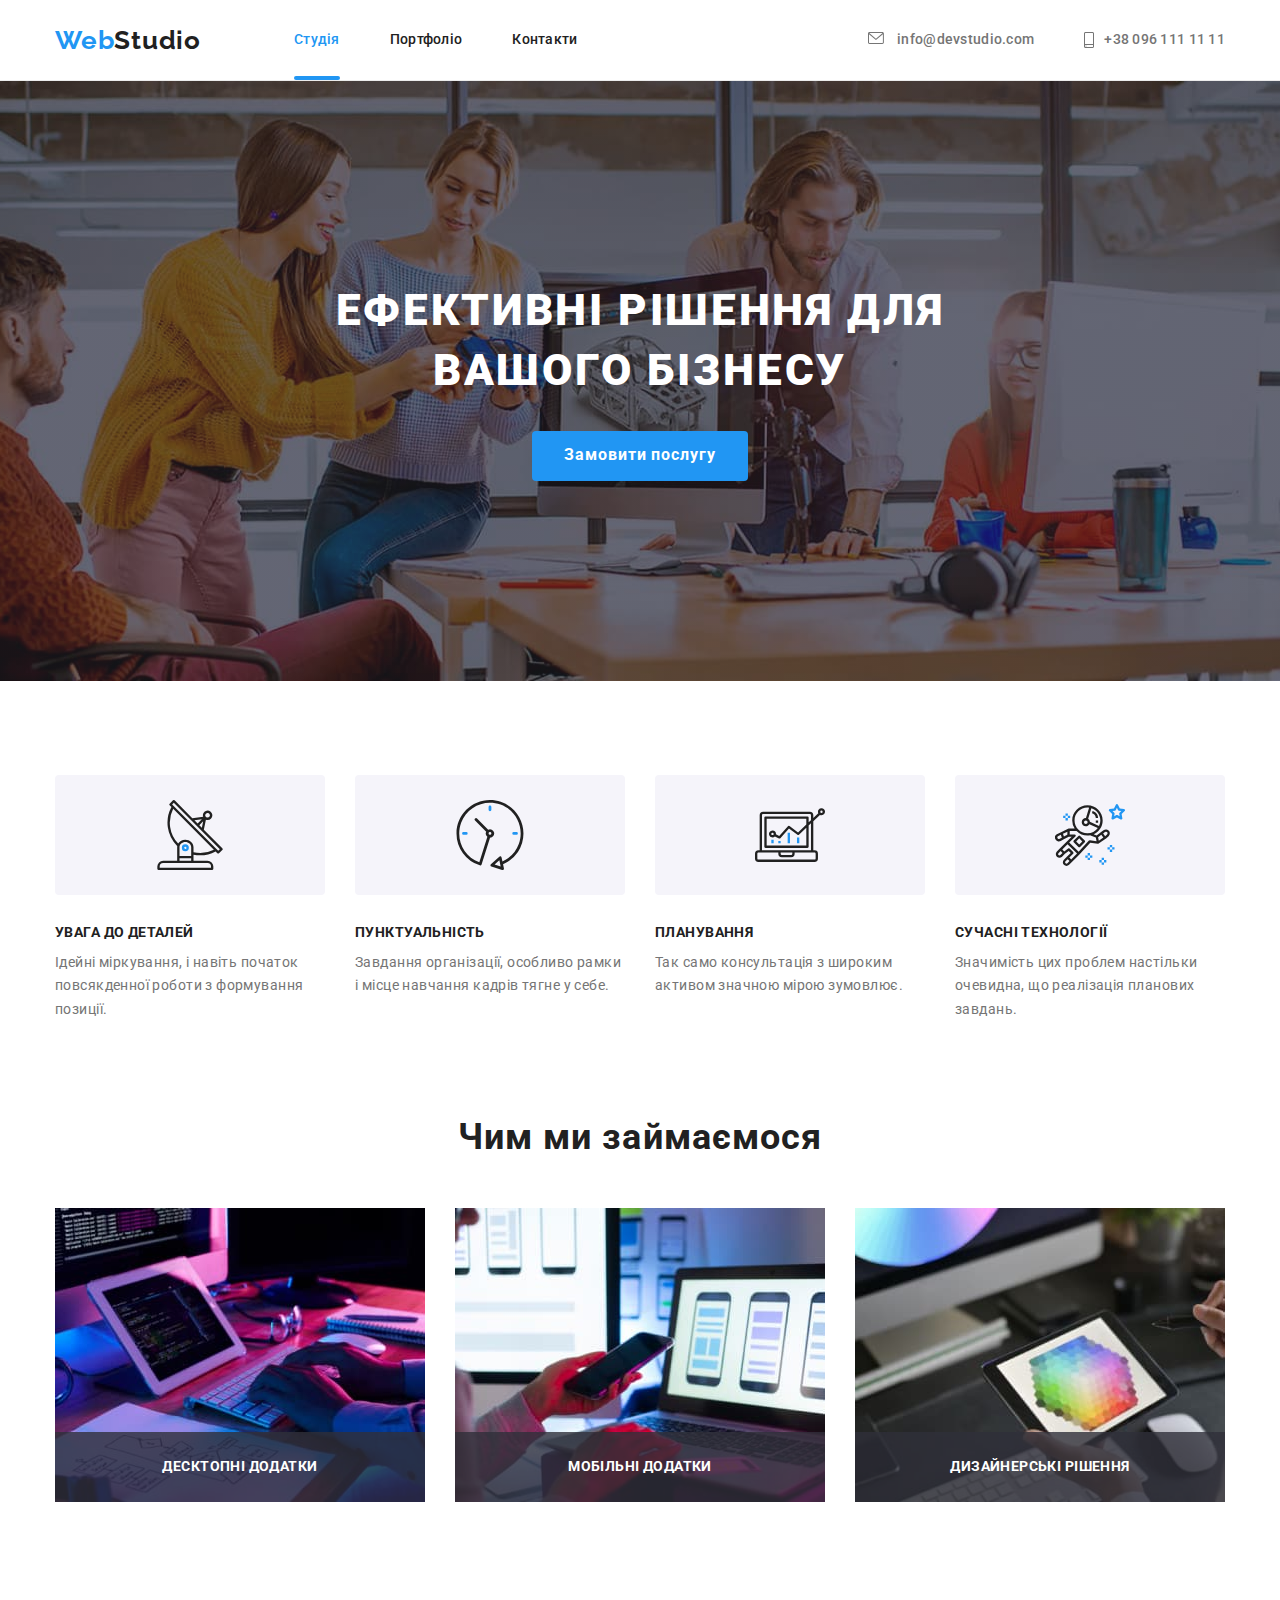
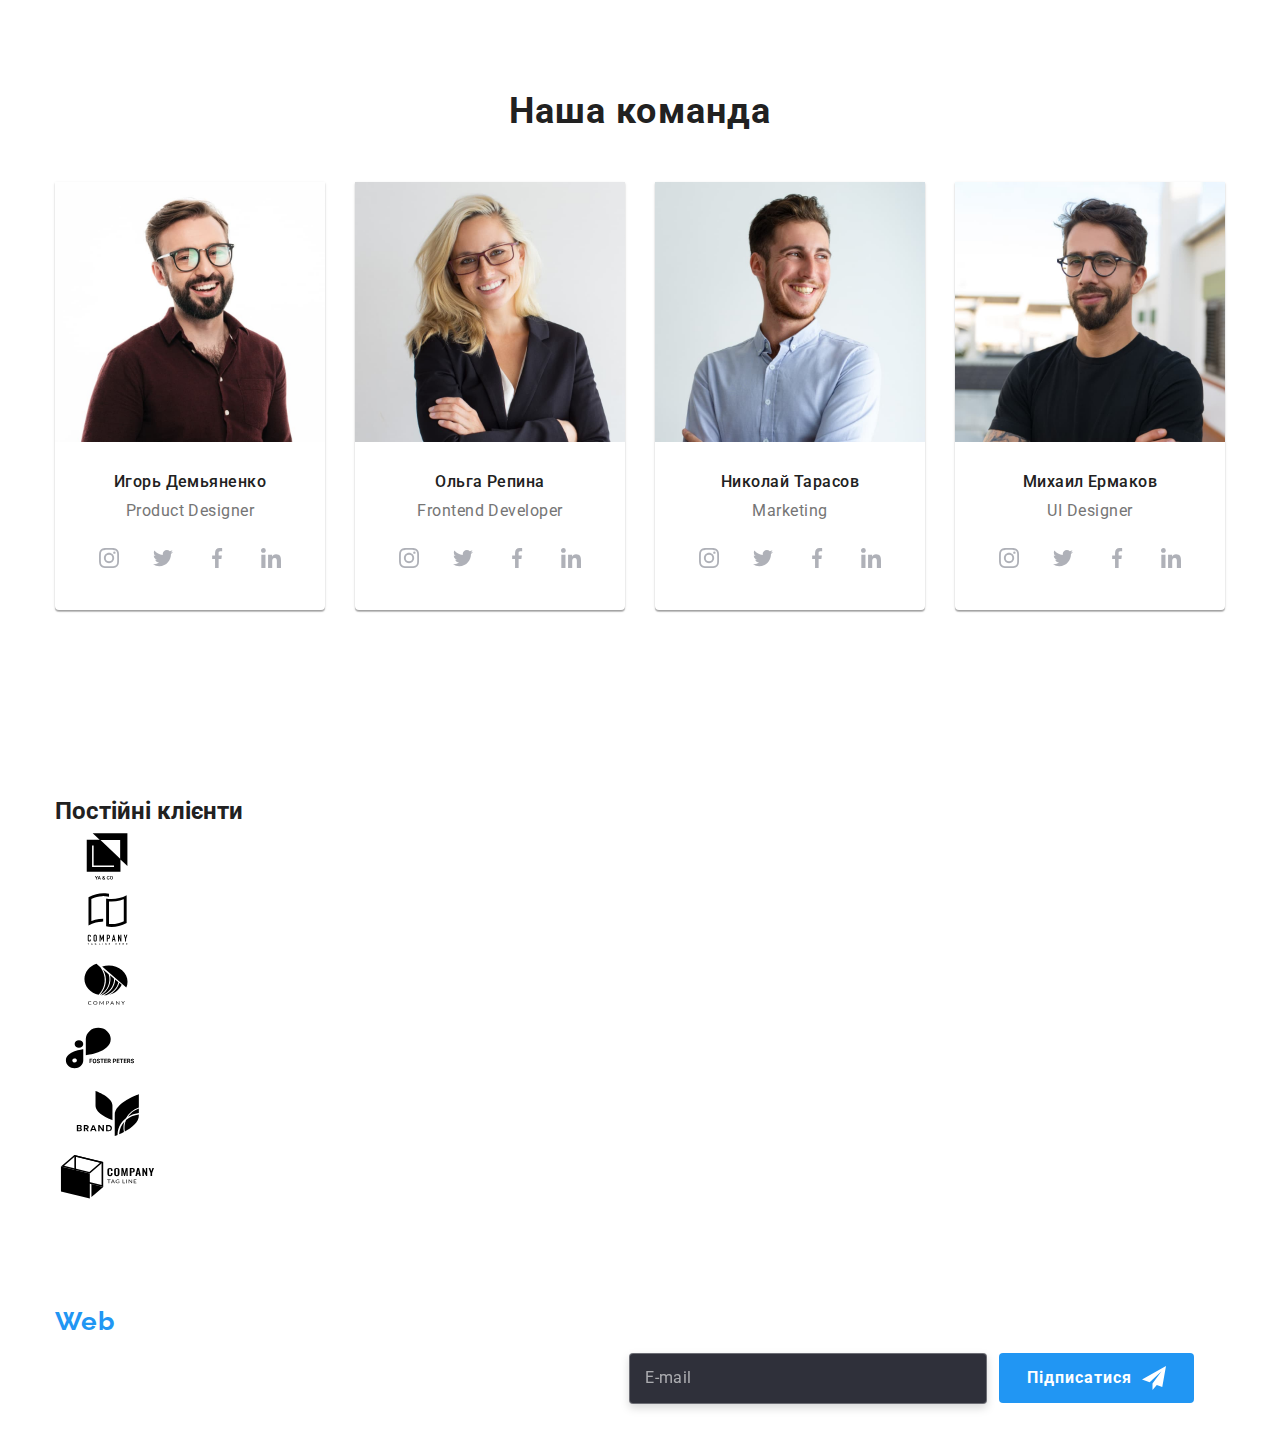
==== commit 4b7e5df1: "Потребує доопрацювання" ====
--- a/index.html
+++ b/index.html
@@ -9,6 +9,7 @@
     rel="stylesheet" />
   <link rel="stylesheet"
     href="https://cdnjs.cloudflare.com/ajax/libs/modern-normalize/1.1.0/modern-normalize.min.css" />
+  <link rel="stylesheet" href="./css/main.min.css" />
   <link rel="stylesheet" href="./css/styles.css" />
   <meta name="viewport" content="width=device-width, initial-scale=1" />
 </head>
@@ -120,7 +121,7 @@
     <!--Що ми робимо-->
     <section class="section work">
       <div class="container">
-        <h2 class="work__title">Чем ми займаємося</h2>
+        <h2 class="work__title">Чим ми займаємося</h2>
         <ul class="work__list list ">
           <li class=" work__item">
             <img class="work__img" src="./images/img(4).jpg" alt="Робота з ноутбуком" width="370" height="294" />
--- a/css/main.min.css
+++ b/css/main.min.css
@@ -0,0 +1 @@
+:root{--main-font: "roboto", sans-serif;--secondary-font: "raleway", sans-serif;--main-tx-cl: #212121;--seccond-tx-cl: #757575;--light-bg-cl: #ffffff;--dark-bg-cl: #2f303a;--cl-active: #2196f3;--secondary-bg-cl: #f5f4fa}.visually-hidden{position:absolute;white-space:nowrap;width:1px;height:1px;overflow:hidden;border:0;padding:0;clip:rect(0 0 0 0);-webkit-clip-path:inset(50%);clip-path:inset(50%);margin:-1px}body{font-family:var(--main-font);color:var(--main-tx-cl)}h1,h2,h3,h4,h5,h6,p{margin:0}.list{list-style:none;margin:0;padding:0}.container{width:1200px;padding-left:15px;padding-right:15px;margin-left:auto;margin-right:auto}.section{padding-top:94px;padding-bottom:94px}img{display:block}.btn{cursor:pointer;color:var(--light-bg-cl);background-color:var(--cl-active);font-weight:700;font-size:16px;line-height:1.88;display:-webkit-box;display:-ms-flexbox;display:flex;-webkit-box-align:center;-ms-flex-align:center;align-items:center;text-align:center;letter-spacing:.06em;padding-top:9px;padding-left:32px;padding-right:32px;padding-bottom:11px;margin-left:auto;margin-right:auto;border:none;border-radius:4px;-webkit-transition:-webkit-box-shadow 250ms cubic-bezier(0.4, 0, 0.2, 1);transition:-webkit-box-shadow 250ms cubic-bezier(0.4, 0, 0.2, 1);transition:box-shadow 250ms cubic-bezier(0.4, 0, 0.2, 1);transition:box-shadow 250ms cubic-bezier(0.4, 0, 0.2, 1), -webkit-box-shadow 250ms cubic-bezier(0.4, 0, 0.2, 1)}.btn:hover,.btn:focus{background-color:#188ce8;-webkit-box-shadow:0px 4px 4px 0px rgba(0,0,0,.25);box-shadow:0px 4px 4px 0px rgba(0,0,0,.25)}.header{border-bottom:1px solid #ececec}.header__container{display:-webkit-box;display:-ms-flexbox;display:flex;-webkit-box-align:center;-ms-flex-align:center;align-items:center}.logo{font-family:var(--secondary-font);color:var(--main-tx-cl);text-decoration:none;font-weight:700;font-size:26px;line-height:1.19;letter-spacing:.03em;margin-right:93px}.logo__text--blu{color:var(--cl-active)}.header-contacts{display:-webkit-box;display:-ms-flexbox;display:flex;gap:50px;margin-left:auto}.header-contacts__link{display:inline-block;font-weight:500;font-size:14px;line-height:1.14;letter-spacing:.02em;padding-top:32px;padding-bottom:32px;-webkit-transition:color 250ms cubic-bezier(0.4, 0, 0.2, 1);transition:color 250ms cubic-bezier(0.4, 0, 0.2, 1);text-decoration:none;color:var(--seccond-tx-cl)}.header-contacts__link:hover{color:var(--cl-active)}.header-contacts__link-tel{display:-webkit-box;display:-ms-flexbox;display:flex}.header-contacts__icon{fill:currentColor;margin-right:10px;-webkit-transition:fill 250ms cubic-bezier(0.4, 0, 0.2, 1);transition:fill 250ms cubic-bezier(0.4, 0, 0.2, 1)}.header-contacts__icon:hover .header-contacts__icon:focus{fill:var(--cl-active)}.nav__link{display:inline-block;text-decoration:none;color:var(--main-tx-cl);font-weight:500;font-size:14px;line-height:1.14;letter-spacing:.02em;padding-top:32px;padding-bottom:32px;-webkit-transition:color 250ms cubic-bezier(0.4, 0, 0.2, 1);transition:color 250ms cubic-bezier(0.4, 0, 0.2, 1)}.nav__link:hover,.nav__link:focus{color:var(--cl-active)}.nav__list{display:-webkit-box;display:-ms-flexbox;display:flex;gap:50px;-webkit-box-align:baseline;-ms-flex-align:baseline;align-items:baseline}.nav__link-active{position:relative;color:var(--cl-active)}.nav__link-active::after{display:block;content:"";bottom:0;left:0;width:100%;height:4px;background-color:var(--cl-active);border-radius:2px;position:absolute;bottom:0}.hero{max-width:1600px;margin-left:auto;margin-right:auto;padding-top:200px;padding-bottom:200px;background:#c4c4c4;background-image:-webkit-gradient(linear, left bottom, left top, from(rgba(47, 48, 58, 0.4)), to(rgba(47, 48, 58, 0.4))),url(../images/hero-img.jpg);background-image:linear-gradient(0deg, rgba(47, 48, 58, 0.4), rgba(47, 48, 58, 0.4)),url(../images/hero-img.jpg);background-size:1600px 600px;background-repeat:no-repeat;background-position:center}.hero-title{width:696px;font-weight:900;font-size:44px;line-height:1.36;text-align:center;letter-spacing:.06em;text-transform:uppercase;color:var(--light-bg-cl);margin-bottom:30px;margin-left:auto;margin-right:auto}.benefits{padding-bottom:0}.benefits__list{display:-webkit-box;display:-ms-flexbox;display:flex;gap:30px}.benefits__item{width:270px}.benefits__tumb{display:-webkit-box;display:-ms-flexbox;display:flex;-webkit-box-align:center;-ms-flex-align:center;align-items:center;-webkit-box-pack:center;-ms-flex-pack:center;justify-content:center;width:270px;height:120px;margin-bottom:30px;background:#f5f4fa;border-radius:4px}.benefits__title{color:var(--main-tx-cl);font-weight:700;font-size:14px;line-height:1.14;letter-spacing:.03em;text-transform:uppercase;margin-bottom:10px}.benefits__text{color:var(--seccond-tx-cl);font-size:14px;line-height:1.7;letter-spacing:.03em}.work__title{color:var(--main-tx-cl);font-weight:700;font-size:36px;line-height:1.17;text-align:center;letter-spacing:.03em;margin-bottom:50px}.work__list{display:-webkit-box;display:-ms-flexbox;display:flex;gap:30px}.work__item{width:100%;height:294px;position:relative}.work__overlay{width:100%;height:70px;background-color:rgba(47,48,58,.8);display:-webkit-box;display:-ms-flexbox;display:flex;-webkit-box-align:center;-ms-flex-align:center;align-items:center;-webkit-box-pack:center;-ms-flex-pack:center;justify-content:center;position:absolute;bottom:0;left:0}.work__text{font-family:"Roboto";font-style:normal;font-weight:700;font-size:14px;line-height:1.14;text-align:center;letter-spacing:.03em;text-transform:uppercase;color:#fff}/*# sourceMappingURL=main.min.css.map */--- a/css/styles.css
+++ b/css/styles.css
@@ -1,63 +1,6 @@
-:root {
-  /*fonts*/
-  --main-font: "roboto", sans-serif;
-  --secondary-font: "raleway", sans-serif;
-  /*text color*/
-  --main-tx-cl: #212121;
-  --seccond-tx-cl: #757575;
-  /*backround color*/
-  --light-bg-cl: #ffffff;
-  --dark-bg-cl: #2f303a;
-  --cl-active: #2196f3;
-  --secondary-bg-cl: #f5f4fa;
-}
-.visually-hidden {
-  position: absolute;
-  white-space: nowrap;
-  width: 1px;
-  height: 1px;
-  overflow: hidden;
-  border: 0;
-  padding: 0;
-  clip: rect(0 0 0 0);
-  clip-path: inset(50%);
-  margin: -1px;
-}
-
-body {
-  font-family: var(--main-font);
-  color: var(--main-tx-cl);
-}
-h1,
-h2,
-h3,
-h4,
-h5,
-h6,
-p {
-  margin: 0;
-}
-.container {
-  width: 1200px;
-  padding-left: 15px;
-  padding-right: 15px;
-  margin-left: auto;
-  margin-right: auto;
-}
-.section {
-  padding-top: 94px;
-  padding-bottom: 94px;
-}
-img{
-    display: block;
-}
-.list {
-  list-style: none;
-  margin: 0;
-  padding: 0;
-}
+
 /*header*/
-.header{
+/* .header{
   border-bottom: 1px solid #ECECEC;
 }
 .header__container {
@@ -81,10 +24,10 @@
   text-decoration-color: var(--cl-active);
 
 } */
-.logo__text--blu {
+/* .logo__text--blu {
   color: var(--cl-active);
-}
-.nav__link {
+} */ */
+/* .nav__link {
   display: inline-block;
   text-decoration: none;
   color: var(--main-tx-cl);
@@ -131,8 +74,8 @@
   gap: 50px;
   margin-left: auto;
  
-}
-.header-contacts__link{
+} */
+/* .header-contacts__link{
   display: inline-block;
     font-weight: 500;
     font-size: 14px;
@@ -162,9 +105,9 @@
 .header-contacts__icon:hover
 .header-contacts__icon:focus{
   fill: var(--cl-active);
-}
+} */
 /*hero*/
-.hero {
+/* .hero {
 max-width: 1600px;
 margin-left: auto;
 margin-right: auto;
@@ -189,8 +132,8 @@
   margin-bottom: 30px;
   margin-left: auto;
   margin-right: auto;
-}
-.btn {
+} */
+/* .btn {
   cursor: pointer;
   color: var(--light-bg-cl);
   background-color: var(--cl-active);
@@ -217,10 +160,10 @@
 .btn:focus{
   background-color: #188CE8;
   box-shadow: 0px 4px 4px 0px rgba(0, 0, 0, 0.25);
-}
+} */
 
 /*Переваги*/
-.benefits {
+/* .benefits {
   padding-bottom: 0;
 }
 .benefits__list {
@@ -256,11 +199,11 @@
   font-size: 14px;
   line-height: 1.7;
   letter-spacing: 0.03em;
-}
+} */
 
 /*work*/
 
-.work__title {
+/* .work__title {
   color: var(--main-tx-cl);
   font-weight: 700;
   font-size: 36px;
@@ -303,7 +246,7 @@
     text-transform: uppercase;
     color: #FFFFFF; 
   }
- 
+  */
 /*team*/
 .team {
   background-color: var(--secondary-bg-cl);
@@ -378,9 +321,10 @@
 .socials__icon{
   fill: #AFB1B8;
   transition: fill 250ms cubic-bezier(0.4, 0, 0.2, 1);
-}
+} */
+
 /*clients*/
-.client__title {
+/* .client__title {
   color: var(--main-tx-cl);
   font-weight: 700;
   font-size: 36px;
@@ -914,7 +858,7 @@
 fill: #2196f3;
   background-color: #2196f3;
 }
-.register-form-btn{
+.register-form-btn {
   display: inline-flex;
   align-items: center;
   padding: 10px 52px;
@@ -927,11 +871,12 @@
   color: #FFFFFF;
   border: none;
   background: #2196F3;
-  
-    border-radius: 4px;
-    cursor: pointer;
-    transition: transition: background-color 250ms cubic-bezier(0.4, 0, 0.2, 1), box-shadow 250ms cubic-bezier(0.4, 0, 0.2, 1);;;
-}
+
+border-radius: 4px;
+cursor: pointer;
+transition: transition background-color 250ms cubic-bezier(0.4, 0, 0.2, 1), box-shadow 250ms cubic-bezier(0.4, 0, 0.2, 1);
+}
+
 .register-form-btn:hover,
 .register-form-btn:focus{
   box-shadow: 0px 4px 4px rgba(0, 0, 0, 0.15);
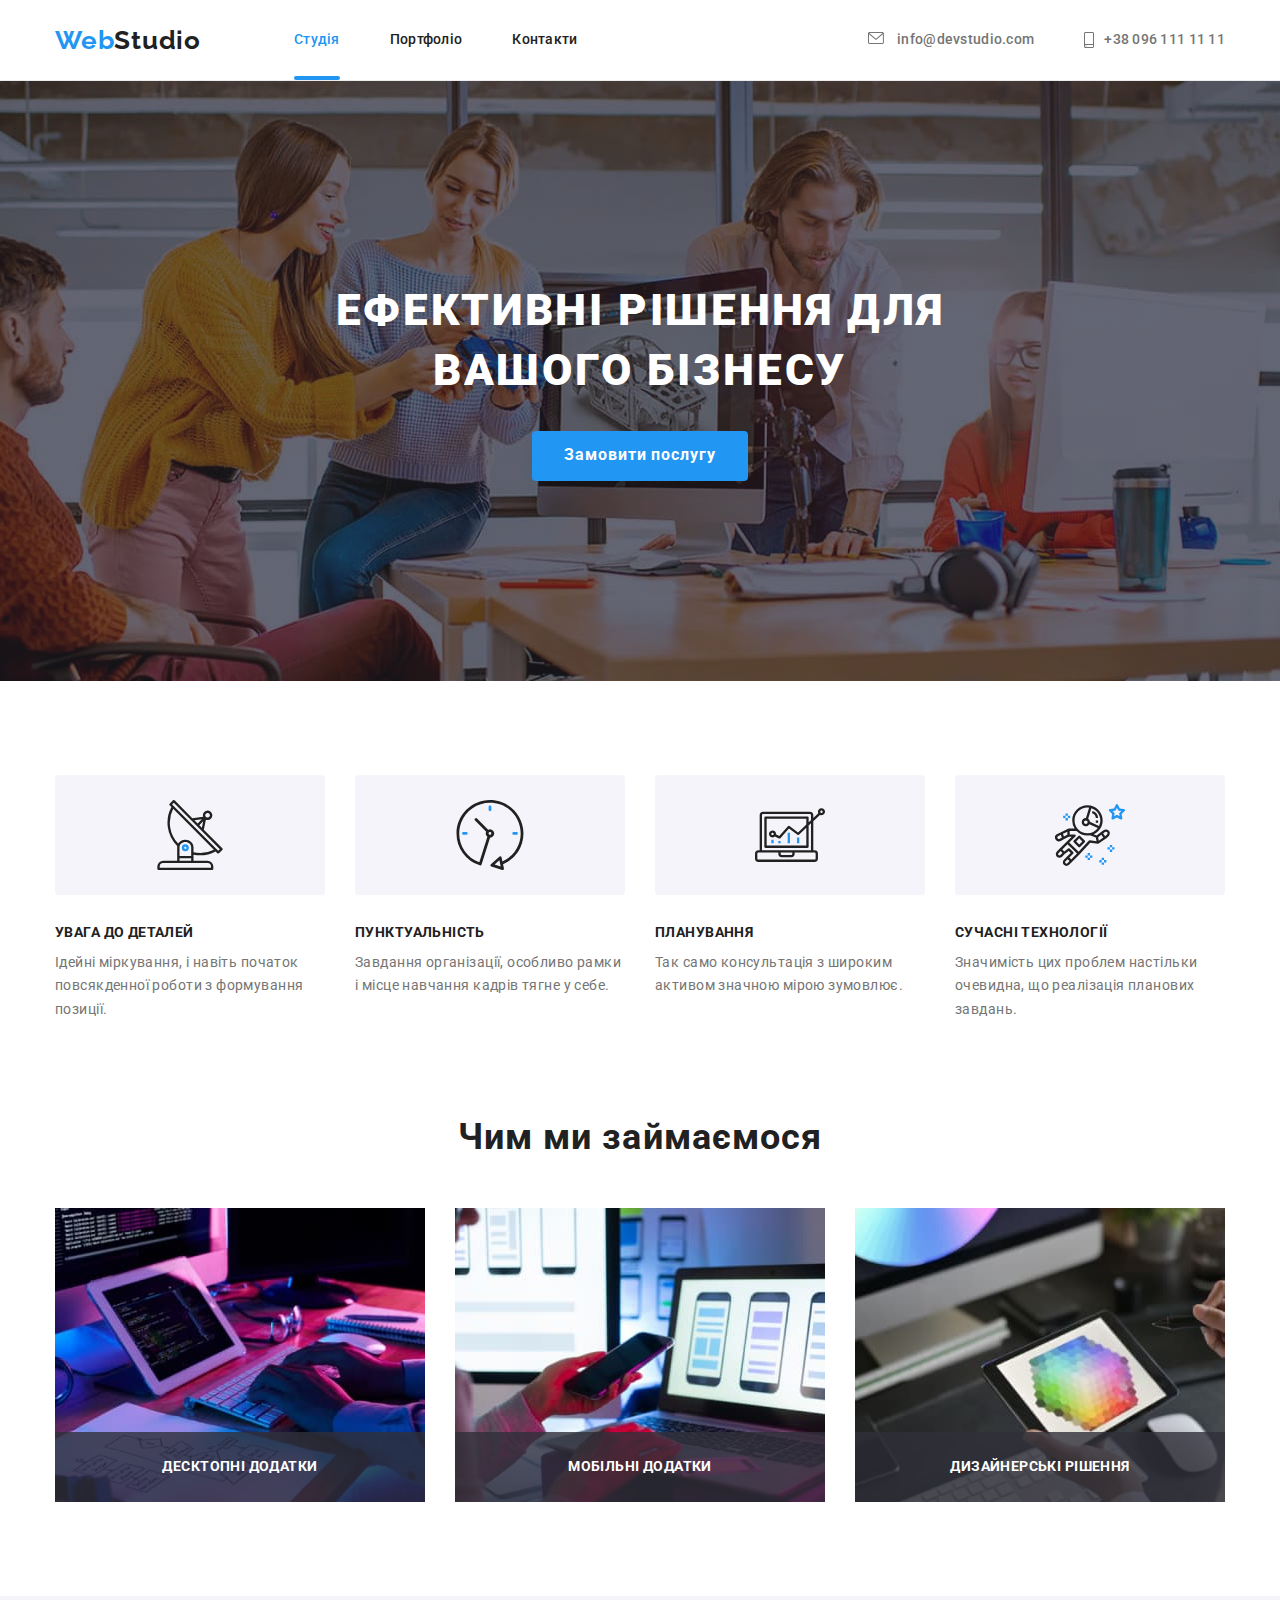
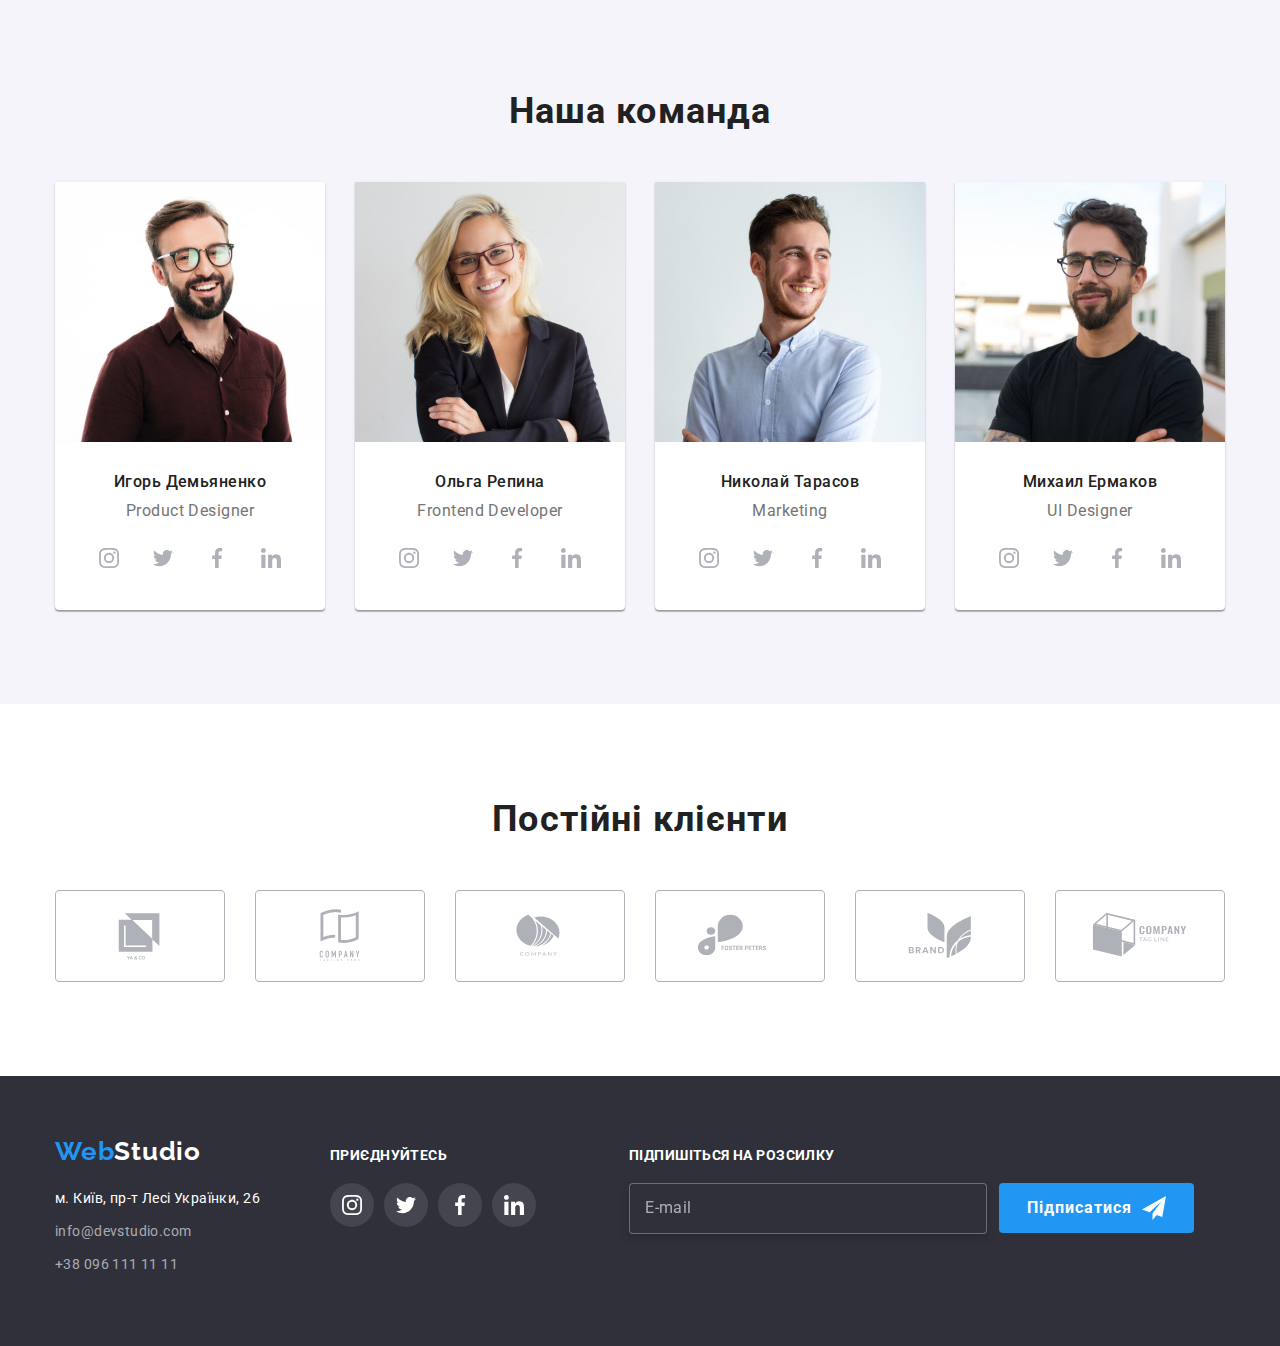
==== commit b70963b8: "Виконав д.з 1 раз" ====
--- a/index.html
+++ b/index.html
@@ -10,7 +10,6 @@
   <link rel="stylesheet"
     href="https://cdnjs.cloudflare.com/ajax/libs/modern-normalize/1.1.0/modern-normalize.min.css" />
   <link rel="stylesheet" href="./css/main.min.css" />
-  <link rel="stylesheet" href="./css/styles.css" />
   <meta name="viewport" content="width=device-width, initial-scale=1" />
 </head>
 
--- a/css/main.min.css
+++ b/css/main.min.css
@@ -1 +1 @@
-:root{--main-font: "roboto", sans-serif;--secondary-font: "raleway", sans-serif;--main-tx-cl: #212121;--seccond-tx-cl: #757575;--light-bg-cl: #ffffff;--dark-bg-cl: #2f303a;--cl-active: #2196f3;--secondary-bg-cl: #f5f4fa}.visually-hidden{position:absolute;white-space:nowrap;width:1px;height:1px;overflow:hidden;border:0;padding:0;clip:rect(0 0 0 0);-webkit-clip-path:inset(50%);clip-path:inset(50%);margin:-1px}body{font-family:var(--main-font);color:var(--main-tx-cl)}h1,h2,h3,h4,h5,h6,p{margin:0}.list{list-style:none;margin:0;padding:0}.container{width:1200px;padding-left:15px;padding-right:15px;margin-left:auto;margin-right:auto}.section{padding-top:94px;padding-bottom:94px}img{display:block}.btn{cursor:pointer;color:var(--light-bg-cl);background-color:var(--cl-active);font-weight:700;font-size:16px;line-height:1.88;display:-webkit-box;display:-ms-flexbox;display:flex;-webkit-box-align:center;-ms-flex-align:center;align-items:center;text-align:center;letter-spacing:.06em;padding-top:9px;padding-left:32px;padding-right:32px;padding-bottom:11px;margin-left:auto;margin-right:auto;border:none;border-radius:4px;-webkit-transition:-webkit-box-shadow 250ms cubic-bezier(0.4, 0, 0.2, 1);transition:-webkit-box-shadow 250ms cubic-bezier(0.4, 0, 0.2, 1);transition:box-shadow 250ms cubic-bezier(0.4, 0, 0.2, 1);transition:box-shadow 250ms cubic-bezier(0.4, 0, 0.2, 1), -webkit-box-shadow 250ms cubic-bezier(0.4, 0, 0.2, 1)}.btn:hover,.btn:focus{background-color:#188ce8;-webkit-box-shadow:0px 4px 4px 0px rgba(0,0,0,.25);box-shadow:0px 4px 4px 0px rgba(0,0,0,.25)}.header{border-bottom:1px solid #ececec}.header__container{display:-webkit-box;display:-ms-flexbox;display:flex;-webkit-box-align:center;-ms-flex-align:center;align-items:center}.logo{font-family:var(--secondary-font);color:var(--main-tx-cl);text-decoration:none;font-weight:700;font-size:26px;line-height:1.19;letter-spacing:.03em;margin-right:93px}.logo__text--blu{color:var(--cl-active)}.header-contacts{display:-webkit-box;display:-ms-flexbox;display:flex;gap:50px;margin-left:auto}.header-contacts__link{display:inline-block;font-weight:500;font-size:14px;line-height:1.14;letter-spacing:.02em;padding-top:32px;padding-bottom:32px;-webkit-transition:color 250ms cubic-bezier(0.4, 0, 0.2, 1);transition:color 250ms cubic-bezier(0.4, 0, 0.2, 1);text-decoration:none;color:var(--seccond-tx-cl)}.header-contacts__link:hover{color:var(--cl-active)}.header-contacts__link-tel{display:-webkit-box;display:-ms-flexbox;display:flex}.header-contacts__icon{fill:currentColor;margin-right:10px;-webkit-transition:fill 250ms cubic-bezier(0.4, 0, 0.2, 1);transition:fill 250ms cubic-bezier(0.4, 0, 0.2, 1)}.header-contacts__icon:hover .header-contacts__icon:focus{fill:var(--cl-active)}.nav__link{display:inline-block;text-decoration:none;color:var(--main-tx-cl);font-weight:500;font-size:14px;line-height:1.14;letter-spacing:.02em;padding-top:32px;padding-bottom:32px;-webkit-transition:color 250ms cubic-bezier(0.4, 0, 0.2, 1);transition:color 250ms cubic-bezier(0.4, 0, 0.2, 1)}.nav__link:hover,.nav__link:focus{color:var(--cl-active)}.nav__list{display:-webkit-box;display:-ms-flexbox;display:flex;gap:50px;-webkit-box-align:baseline;-ms-flex-align:baseline;align-items:baseline}.nav__link-active{position:relative;color:var(--cl-active)}.nav__link-active::after{display:block;content:"";bottom:0;left:0;width:100%;height:4px;background-color:var(--cl-active);border-radius:2px;position:absolute;bottom:0}.hero{max-width:1600px;margin-left:auto;margin-right:auto;padding-top:200px;padding-bottom:200px;background:#c4c4c4;background-image:-webkit-gradient(linear, left bottom, left top, from(rgba(47, 48, 58, 0.4)), to(rgba(47, 48, 58, 0.4))),url(../images/hero-img.jpg);background-image:linear-gradient(0deg, rgba(47, 48, 58, 0.4), rgba(47, 48, 58, 0.4)),url(../images/hero-img.jpg);background-size:1600px 600px;background-repeat:no-repeat;background-position:center}.hero-title{width:696px;font-weight:900;font-size:44px;line-height:1.36;text-align:center;letter-spacing:.06em;text-transform:uppercase;color:var(--light-bg-cl);margin-bottom:30px;margin-left:auto;margin-right:auto}.benefits{padding-bottom:0}.benefits__list{display:-webkit-box;display:-ms-flexbox;display:flex;gap:30px}.benefits__item{width:270px}.benefits__tumb{display:-webkit-box;display:-ms-flexbox;display:flex;-webkit-box-align:center;-ms-flex-align:center;align-items:center;-webkit-box-pack:center;-ms-flex-pack:center;justify-content:center;width:270px;height:120px;margin-bottom:30px;background:#f5f4fa;border-radius:4px}.benefits__title{color:var(--main-tx-cl);font-weight:700;font-size:14px;line-height:1.14;letter-spacing:.03em;text-transform:uppercase;margin-bottom:10px}.benefits__text{color:var(--seccond-tx-cl);font-size:14px;line-height:1.7;letter-spacing:.03em}.work__title{color:var(--main-tx-cl);font-weight:700;font-size:36px;line-height:1.17;text-align:center;letter-spacing:.03em;margin-bottom:50px}.work__list{display:-webkit-box;display:-ms-flexbox;display:flex;gap:30px}.work__item{width:100%;height:294px;position:relative}.work__overlay{width:100%;height:70px;background-color:rgba(47,48,58,.8);display:-webkit-box;display:-ms-flexbox;display:flex;-webkit-box-align:center;-ms-flex-align:center;align-items:center;-webkit-box-pack:center;-ms-flex-pack:center;justify-content:center;position:absolute;bottom:0;left:0}.work__text{font-family:"Roboto";font-style:normal;font-weight:700;font-size:14px;line-height:1.14;text-align:center;letter-spacing:.03em;text-transform:uppercase;color:#fff}/*# sourceMappingURL=main.min.css.map */+:root{--main-font: "roboto", sans-serif;--secondary-font: "raleway", sans-serif;--main-tx-cl: #212121;--seccond-tx-cl: #757575;--light-bg-cl: #ffffff;--dark-bg-cl: #2f303a;--cl-active: #2196f3;--secondary-bg-cl: #f5f4fa}.visually-hidden{position:absolute;white-space:nowrap;width:1px;height:1px;overflow:hidden;border:0;padding:0;clip:rect(0 0 0 0);-webkit-clip-path:inset(50%);clip-path:inset(50%);margin:-1px}body{font-family:var(--main-font);color:var(--main-tx-cl)}h1,h2,h3,h4,h5,h6,p{margin:0}.list{list-style:none;margin:0;padding:0}.container{width:1200px;padding-left:15px;padding-right:15px;margin-left:auto;margin-right:auto}.section{padding-top:94px;padding-bottom:94px}img{display:block}.btn{cursor:pointer;color:var(--light-bg-cl);background-color:var(--cl-active);font-weight:700;font-size:16px;line-height:1.88;display:-webkit-box;display:-ms-flexbox;display:flex;-webkit-box-align:center;-ms-flex-align:center;align-items:center;text-align:center;letter-spacing:.06em;padding-top:9px;padding-left:32px;padding-right:32px;padding-bottom:11px;margin-left:auto;margin-right:auto;border:none;border-radius:4px;-webkit-transition:-webkit-box-shadow 250ms cubic-bezier(0.4, 0, 0.2, 1);transition:-webkit-box-shadow 250ms cubic-bezier(0.4, 0, 0.2, 1);transition:box-shadow 250ms cubic-bezier(0.4, 0, 0.2, 1);transition:box-shadow 250ms cubic-bezier(0.4, 0, 0.2, 1), -webkit-box-shadow 250ms cubic-bezier(0.4, 0, 0.2, 1)}.btn:hover,.btn:focus{background-color:#188ce8;-webkit-box-shadow:0px 4px 4px 0px rgba(0,0,0,.25);box-shadow:0px 4px 4px 0px rgba(0,0,0,.25)}.backdrop{position:fixed;top:0;left:0;width:100%;height:100%;background-color:rgba(0,0,0,.2);-webkit-transition:opacity 500ms cubic-bezier(0.4, 0, 0.2, 1),visibility 600ms cubic-bezier(0.4, 0, 0.2, 1);transition:opacity 500ms cubic-bezier(0.4, 0, 0.2, 1),visibility 600ms cubic-bezier(0.4, 0, 0.2, 1)}.modal{position:absolute;top:50%;left:50%;-webkit-transform:translate(-50%, -50%);transform:translate(-50%, -50%);width:528px;height:581px;background-color:#fff;border-radius:4px;padding:40px;text-align:center}.modal-btn{position:absolute;top:8px;right:8px;width:30px;height:30px;display:-webkit-box;display:-ms-flexbox;display:flex;-webkit-box-align:center;-ms-flex-align:center;align-items:center;-webkit-box-pack:center;-ms-flex-pack:center;justify-content:center;background-color:#fff;border:1px solid rgba(0,0,0,.1019607843);border-radius:50%;cursor:pointer}.modal-btn>.modal-icon{-webkit-transition:fill 250ms cubic-bezier(0.4, 0, 0.2, 1);transition:fill 250ms cubic-bezier(0.4, 0, 0.2, 1)}.modal-btn:hover>.modal-icon,.modal-btn:focus>.modal-icon{fill:#2196f3}.backdrop.is-hidden{opacity:0;pointer-events:none;visibility:hidden}.header{border-bottom:1px solid #ececec}.header__container{display:-webkit-box;display:-ms-flexbox;display:flex;-webkit-box-align:center;-ms-flex-align:center;align-items:center}.logo{font-family:var(--secondary-font);color:var(--main-tx-cl);text-decoration:none;font-weight:700;font-size:26px;line-height:1.19;letter-spacing:.03em;margin-right:93px}.logo__text--blu{color:var(--cl-active)}.header-contacts{display:-webkit-box;display:-ms-flexbox;display:flex;gap:50px;margin-left:auto}.header-contacts__link{display:inline-block;font-weight:500;font-size:14px;line-height:1.14;letter-spacing:.02em;padding-top:32px;padding-bottom:32px;-webkit-transition:color 250ms cubic-bezier(0.4, 0, 0.2, 1);transition:color 250ms cubic-bezier(0.4, 0, 0.2, 1);text-decoration:none;color:var(--seccond-tx-cl)}.header-contacts__link:hover{color:var(--cl-active)}.header-contacts__link-tel{display:-webkit-box;display:-ms-flexbox;display:flex}.header-contacts__icon{fill:currentColor;margin-right:10px;-webkit-transition:fill 250ms cubic-bezier(0.4, 0, 0.2, 1);transition:fill 250ms cubic-bezier(0.4, 0, 0.2, 1)}.header-contacts__icon:hover .header-contacts__icon:focus{fill:var(--cl-active)}.nav__link{display:inline-block;text-decoration:none;color:var(--main-tx-cl);font-weight:500;font-size:14px;line-height:1.14;letter-spacing:.02em;padding-top:32px;padding-bottom:32px;-webkit-transition:color 250ms cubic-bezier(0.4, 0, 0.2, 1);transition:color 250ms cubic-bezier(0.4, 0, 0.2, 1)}.nav__link:hover,.nav__link:focus{color:var(--cl-active)}.nav__list{display:-webkit-box;display:-ms-flexbox;display:flex;gap:50px;-webkit-box-align:baseline;-ms-flex-align:baseline;align-items:baseline}.nav__link-active{position:relative;color:var(--cl-active)}.nav__link-active::after{display:block;content:"";bottom:0;left:0;width:100%;height:4px;background-color:var(--cl-active);border-radius:2px;position:absolute;bottom:0}.hero{max-width:1600px;margin-left:auto;margin-right:auto;padding-top:200px;padding-bottom:200px;background:#c4c4c4;background-image:-webkit-gradient(linear, left bottom, left top, from(rgba(47, 48, 58, 0.4)), to(rgba(47, 48, 58, 0.4))),url(../images/hero-img.jpg);background-image:linear-gradient(0deg, rgba(47, 48, 58, 0.4), rgba(47, 48, 58, 0.4)),url(../images/hero-img.jpg);background-size:1600px 600px;background-repeat:no-repeat;background-position:center}.hero-title{width:696px;font-weight:900;font-size:44px;line-height:1.36;text-align:center;letter-spacing:.06em;text-transform:uppercase;color:var(--light-bg-cl);margin-bottom:30px;margin-left:auto;margin-right:auto}.benefits{padding-bottom:0}.benefits__list{display:-webkit-box;display:-ms-flexbox;display:flex;gap:30px}.benefits__item{width:270px}.benefits__tumb{display:-webkit-box;display:-ms-flexbox;display:flex;-webkit-box-align:center;-ms-flex-align:center;align-items:center;-webkit-box-pack:center;-ms-flex-pack:center;justify-content:center;width:270px;height:120px;margin-bottom:30px;background:#f5f4fa;border-radius:4px}.benefits__title{color:var(--main-tx-cl);font-weight:700;font-size:14px;line-height:1.14;letter-spacing:.03em;text-transform:uppercase;margin-bottom:10px}.benefits__text{color:var(--seccond-tx-cl);font-size:14px;line-height:1.7;letter-spacing:.03em}.work__title{color:var(--main-tx-cl);font-weight:700;font-size:36px;line-height:1.17;text-align:center;letter-spacing:.03em;margin-bottom:50px}.work__list{display:-webkit-box;display:-ms-flexbox;display:flex;gap:30px}.work__item{width:100%;height:294px;position:relative}.work__overlay{width:100%;height:70px;background-color:rgba(47,48,58,.8);display:-webkit-box;display:-ms-flexbox;display:flex;-webkit-box-align:center;-ms-flex-align:center;align-items:center;-webkit-box-pack:center;-ms-flex-pack:center;justify-content:center;position:absolute;bottom:0;left:0}.work__text{font-family:"Roboto";font-style:normal;font-weight:700;font-size:14px;line-height:1.14;text-align:center;letter-spacing:.03em;text-transform:uppercase;color:#fff}.team{background-color:var(--secondary-bg-cl)}.team__title{color:var(--main-tx-cl);font-weight:700;font-size:36px;line-height:1.17;text-align:center;letter-spacing:.03em;margin-bottom:50px}.team__list{display:-webkit-box;display:-ms-flexbox;display:flex;gap:30px;padding-left:0}.team__item{background-color:var(--light-bg-cl);-webkit-box-shadow:0px 1px 3px rgba(0,0,0,.12),0px 1px 1px rgba(0,0,0,.14),0px 2px 1px rgba(0,0,0,.2);box-shadow:0px 1px 3px rgba(0,0,0,.12),0px 1px 1px rgba(0,0,0,.14),0px 2px 1px rgba(0,0,0,.2);border-radius:0px 0px 4px 4px}.team__text{padding-top:30px;padding-bottom:30px}.team__name-worker{color:var(--main-tx-cl);font-weight:500;font-size:16px;line-height:1.19;text-align:center;letter-spacing:.03em;margin-bottom:10px}.team__profession{color:var(--seccond-tx-cl);font-size:16px;line-height:1.19;text-align:center;letter-spacing:.03em}.socials{display:-webkit-box;display:-ms-flexbox;display:flex;-webkit-box-align:center;-ms-flex-align:center;align-items:center;-webkit-box-pack:center;-ms-flex-pack:center;justify-content:center;width:206px;height:44px;gap:10px;margin-left:auto;margin-right:auto;margin-top:16px}.socials__link{display:-webkit-box;display:-ms-flexbox;display:flex;width:44px;height:44px;-webkit-box-align:center;-ms-flex-align:center;align-items:center;-webkit-box-pack:center;-ms-flex-pack:center;justify-content:center;border-radius:50%;-webkit-transition:fill 250ms cubic-bezier(0.4, 0, 0.2, 1),background-color 250ms cubic-bezier(0.4, 0, 0.2, 1);transition:fill 250ms cubic-bezier(0.4, 0, 0.2, 1),background-color 250ms cubic-bezier(0.4, 0, 0.2, 1)}.socials__link:hover,.socials__link:focus{fill:#fff;background-color:#2196f3}.socials__icon{fill:#afb1b8;-webkit-transition:fill 250ms cubic-bezier(0.4, 0, 0.2, 1);transition:fill 250ms cubic-bezier(0.4, 0, 0.2, 1)}.socials__link:hover>.socials__icon,.socials__link:focus>.socials__icon{fill:#fff}.client__title{color:var(--main-tx-cl);font-weight:700;font-size:36px;line-height:1.17;text-align:center;letter-spacing:.03em;margin-bottom:50px}.client__list{display:-webkit-box;display:-ms-flexbox;display:flex;gap:30px;-webkit-box-align:center;-ms-flex-align:center;align-items:center;-webkit-box-pack:center;-ms-flex-pack:center;justify-content:center;margin-left:auto;margin-right:auto}.client__link{display:-webkit-box;display:-ms-flexbox;display:flex;-webkit-box-align:center;-ms-flex-align:center;align-items:center;-webkit-box-pack:center;-ms-flex-pack:center;justify-content:center;width:170px;height:92px;border:1px solid #afb1b8;border-radius:4px;-webkit-transition:border-color 250ms cubic-bezier(0.4, 0, 0.2, 1);transition:border-color 250ms cubic-bezier(0.4, 0, 0.2, 1)}.client__icon{fill:#afb1b8;-webkit-transition:fill 250ms cubic-bezier(0.4, 0, 0.2, 1);transition:fill 250ms cubic-bezier(0.4, 0, 0.2, 1)}.client__link:hover>.client__icon,.client__link:focus>.client__icon{fill:#2196f3}.client__link:hover,.client__link:focus{border-color:#2196f3}.footer{background-color:var(--dark-bg-cl);padding-top:60px;padding-bottom:60px}.footer__container{display:-webkit-box;display:-ms-flexbox;display:flex;-webkit-box-align:baseline;-ms-flex-align:baseline;align-items:baseline}.footer__link{color:#fff;font-family:var(--secondary-font);font-weight:700;font-size:26px;line-height:1.19;letter-spacing:.03em;text-decoration:none}.footer__link--blu{color:var(--cl-active)}.address__city{font-style:normal;font-size:14px;line-height:1.71;letter-spacing:.03em;color:#fff;margin-top:20px;margin-bottom:9px}.address__contacts{display:inline-block;font-style:normal;font-weight:400;font-size:14px;line-height:1.71;letter-spacing:.03em;color:rgba(255,255,255,.6);text-decoration:none;margin-bottom:9px;-webkit-transition:color 250ms cubic-bezier(0.4, 0, 0.2, 1);transition:color 250ms cubic-bezier(0.4, 0, 0.2, 1)}.address__contacts:hover,.address__contacts:focus{color:var(--cl-active)}.footer__socials{margin-left:70px}.footer-socials__title{font-family:var(--main-font);font-style:normal;font-weight:700;font-size:14px;line-height:16px;letter-spacing:.03em;text-transform:uppercase;margin-bottom:20px;color:#fff}.footer-socials__list{display:-webkit-box;display:-ms-flexbox;display:flex;gap:10px}.footer-socials__link{width:44px;height:44px;display:-webkit-box;display:-ms-flexbox;display:flex;-webkit-box-align:center;-ms-flex-align:center;align-items:center;-webkit-box-pack:center;-ms-flex-pack:center;justify-content:center;background-color:rgba(255,255,255,.1);border-radius:50%;-webkit-transition:background-color 250ms cubic-bezier(0.4, 0, 0.2, 1);transition:background-color 250ms cubic-bezier(0.4, 0, 0.2, 1)}.footer-socials__link:hover,.footer-socials__link:focus{background-color:#2196f3}.footer-socials__icon{fill:#fff}.footer-form__container{margin-left:93px}.footer-form{display:-webkit-box;display:-ms-flexbox;display:flex;gap:12px}.footer-form__title{font-family:"Roboto";font-style:normal;font-weight:700;font-size:14px;line-height:16px;letter-spacing:.03em;text-transform:uppercase;color:#fff;margin-bottom:20px}.footer-form__input{width:358px;padding:15px;background-color:var(--dark-bg-cl);border:1px solid rgba(255,255,255,.3);-webkit-filter:drop-shadow(0px 4px 4px rgba(0, 0, 0, 0.15));filter:drop-shadow(0px 4px 4px rgba(0, 0, 0, 0.15));border-radius:4px;outline:none}.footer-form__input:focus{color:rgba(255,255,255,.6)}.footer-form__input::-webkit-input-placeholder{font-family:"Roboto";font-style:normal;font-weight:400;font-size:16px;line-height:1.25;display:-webkit-box;display:flex;-webkit-box-align:center;align-items:center;letter-spacing:.03em;color:rgba(255,255,255,.6)}.footer-form__input::-moz-placeholder{font-family:"Roboto";font-style:normal;font-weight:400;font-size:16px;line-height:1.25;display:flex;align-items:center;letter-spacing:.03em;color:rgba(255,255,255,.6)}.footer-form__input:-ms-input-placeholder{font-family:"Roboto";font-style:normal;font-weight:400;font-size:16px;line-height:1.25;display:-ms-flexbox;display:flex;-ms-flex-align:center;align-items:center;letter-spacing:.03em;color:rgba(255,255,255,.6)}.footer-form__input::-ms-input-placeholder{font-family:"Roboto";font-style:normal;font-weight:400;font-size:16px;line-height:1.25;display:-ms-flexbox;display:flex;-ms-flex-align:center;align-items:center;letter-spacing:.03em;color:rgba(255,255,255,.6)}.footer-form__input::placeholder{font-family:"Roboto";font-style:normal;font-weight:400;font-size:16px;line-height:1.25;display:-webkit-box;display:-ms-flexbox;display:flex;-webkit-box-align:center;-ms-flex-align:center;align-items:center;letter-spacing:.03em;color:rgba(255,255,255,.6)}.footer-form__btn{width:200 px;height:50px;display:-webkit-box;display:-ms-flexbox;display:flex;gap:10px;padding:10px 28px;font-family:"Roboto";font-style:normal;font-weight:700;font-size:16px;line-height:1.88;display:flex;-webkit-box-align:center;-ms-flex-align:center;align-items:center;text-align:center;letter-spacing:.06em;color:#fff;background:#2196f3;border-radius:4px;border:none;cursor:pointer;-webkit-transition:background-color 250ms cubic-bezier(0.4, 0, 0.2, 1),-webkit-box-shadow 250ms cubic-bezier(0.4, 0, 0.2, 1);transition:background-color 250ms cubic-bezier(0.4, 0, 0.2, 1),-webkit-box-shadow 250ms cubic-bezier(0.4, 0, 0.2, 1);transition:box-shadow 250ms cubic-bezier(0.4, 0, 0.2, 1),background-color 250ms cubic-bezier(0.4, 0, 0.2, 1);transition:box-shadow 250ms cubic-bezier(0.4, 0, 0.2, 1),background-color 250ms cubic-bezier(0.4, 0, 0.2, 1),-webkit-box-shadow 250ms cubic-bezier(0.4, 0, 0.2, 1)}.footer-form__btn:focus,.footer-form__btn:hover{-webkit-box-shadow:0px 4px 4px rgba(0,0,0,.15);box-shadow:0px 4px 4px rgba(0,0,0,.15);background-color:#188ce8}.portfolio{background-color:var(--light-bg-cl)}.filter-list{display:-webkit-box;display:-ms-flexbox;display:flex;margin-bottom:50px;-webkit-box-pack:center;-ms-flex-pack:center;justify-content:center;gap:8px}.btn-portfolio{font-family:inherit;background-color:var(--secondary-bg-cl);color:var(--main-tx-cl);font-weight:500;font-size:16px;line-height:1.62;text-align:center;letter-spacing:.03em;padding:6px 22px;border:none;border-radius:4px;-webkit-transition:background-color 250ms cubic-bezier(0.4, 0, 0.2, 1),color 250ms cubic-bezier(0.4, 0, 0.2, 1),-webkit-box-shadow 250ms cubic-bezier(0.4, 0, 0.2, 1);transition:background-color 250ms cubic-bezier(0.4, 0, 0.2, 1),color 250ms cubic-bezier(0.4, 0, 0.2, 1),-webkit-box-shadow 250ms cubic-bezier(0.4, 0, 0.2, 1);transition:background-color 250ms cubic-bezier(0.4, 0, 0.2, 1),color 250ms cubic-bezier(0.4, 0, 0.2, 1),box-shadow 250ms cubic-bezier(0.4, 0, 0.2, 1);transition:background-color 250ms cubic-bezier(0.4, 0, 0.2, 1),color 250ms cubic-bezier(0.4, 0, 0.2, 1),box-shadow 250ms cubic-bezier(0.4, 0, 0.2, 1),-webkit-box-shadow 250ms cubic-bezier(0.4, 0, 0.2, 1)}.btn-portfolio:hover,.btn-portfolio:focus{background-color:#2196f6;color:#fff;cursor:pointer;-webkit-box-shadow:0px 4px 4px 0px rgba(0,0,0,.25);box-shadow:0px 4px 4px 0px rgba(0,0,0,.25)}.portfolio-list{display:-webkit-box;display:-ms-flexbox;display:flex;-ms-flex-wrap:wrap;flex-wrap:wrap;padding-left:0;gap:30px;-webkit-box-flex:calc(100% - 20px);-ms-flex-positive:calc(100% - 20px);flex-grow:calc(100% - 20px)}.portfolio-link{text-decoration:none;-webkit-transition:-webkit-box-shadow 250ms cubic-bezier(0.4, 0, 0.2, 1);transition:-webkit-box-shadow 250ms cubic-bezier(0.4, 0, 0.2, 1);transition:box-shadow 250ms cubic-bezier(0.4, 0, 0.2, 1);transition:box-shadow 250ms cubic-bezier(0.4, 0, 0.2, 1), -webkit-box-shadow 250ms cubic-bezier(0.4, 0, 0.2, 1)}.portfolio-link:hover,.portfolio-link:focus{display:block;-webkit-box-shadow:0px 4px 4px 0px rgba(0,0,0,.25);box-shadow:0px 4px 4px 0px rgba(0,0,0,.25)}.portfolio-text{padding:20px 24px;border-bottom:1px solid #eee;border-left:1px solid #eee;border-right:1px solid #eee}.card-title{color:var(--main-tx-cl);font-weight:700;font-size:18px;line-height:2;letter-spacing:.06em}.card-variety{color:var(--seccond-tx-cl);font-size:16px;line-height:1.88;letter-spacing:.03em}.portfolio-overlay{position:relative;overflow:hidden}.portfolio-card-overlay{display:-webkit-box;display:-ms-flexbox;display:flex;-webkit-box-align:center;-ms-flex-align:center;align-items:center;-webkit-box-pack:center;-ms-flex-pack:center;justify-content:center;padding:63px 24px;position:absolute;bottom:0;left:0;-webkit-transform:translateY(101%);transform:translateY(101%);width:auto;height:294px;background:rgba(33,150,243,.9);-webkit-transition:-webkit-transform 250ms cubic-bezier(0.4, 0, 0.2, 1);transition:-webkit-transform 250ms cubic-bezier(0.4, 0, 0.2, 1);transition:transform 250ms cubic-bezier(0.4, 0, 0.2, 1);transition:transform 250ms cubic-bezier(0.4, 0, 0.2, 1), -webkit-transform 250ms cubic-bezier(0.4, 0, 0.2, 1)}.portfolio-link:hover .portfolio-card-overlay{-webkit-transform:translateY(0);transform:translateY(0)}.portfolio-overlay-text{font-family:"Roboto";font-style:normal;font-weight:400;font-size:18px;line-height:1.56;letter-spacing:.03em;color:#fff}.form-title{display:block;font-family:"Roboto";font-style:normal;font-weight:700;font-size:20px;line-height:23px;text-align:center;letter-spacing:.03em;color:#212121;margin-bottom:12px}.register-form-group{margin-bottom:20px}.register-form-wrap{display:block;position:relative;margin-bottom:10px}.register-form-wrap:last-child{margin-bottom:0}.register-form-title{display:block;font-family:"Roboto";font-style:normal;font-weight:400;font-size:12px;line-height:1.17;letter-spacing:.01em;text-align:left;margin-bottom:4px;color:#757575}.register-form-input-icon{position:relative;display:block}.register-form-input{width:100%;padding:12px;padding-left:35px;outline:rgba(0,0,0,0);border:1px solid rgba(33,33,33,.2);border-radius:4px;-webkit-transition:border-color 250ms cubic-bezier(0.4, 0, 0.2, 1);transition:border-color 250ms cubic-bezier(0.4, 0, 0.2, 1)}.register-form-input:focus{border-color:#2196f3}.register-form-input:focus+.register-form-icon{fill:#2196f3}.register-form-coment{width:100%;height:120px;padding:12px 16px;outline:rgba(0,0,0,0);border:1px solid rgba(33,33,33,.2);border-radius:4px;resize:none;-webkit-transition:border-color 250ms cubic-bezier(0.4, 0, 0.2, 1);transition:border-color 250ms cubic-bezier(0.4, 0, 0.2, 1)}.register-form-coment:focus{border-color:#2196f3}.register-form-icon{position:absolute;top:50%;left:12px;-webkit-transform:translateY(-50%);transform:translateY(-50%)}.register-form-agreement{display:-webkit-box;display:-ms-flexbox;display:flex;gap:7px;text-align:center;-webkit-box-pack:center;-ms-flex-pack:center;justify-content:center;margin-bottom:30px}.register-form-agreement-text{font-family:var(--main-font);font-style:normal;font-weight:400;font-size:14px;line-height:1.71;letter-spacing:.03em;color:#757575;-webkit-user-select:none;-moz-user-select:none;-ms-user-select:none;user-select:none}.form-link{font-family:var(--main-font);font-style:normal;font-weight:400;font-size:14px;line-height:1.71;letter-spacing:.03em;color:#2196f3;text-underline-position:under}.register-form-agreement-icon{-webkit-transition:background-color 250ms cubic-bezier(0.4, 0, 0.2, 1);transition:background-color 250ms cubic-bezier(0.4, 0, 0.2, 1)}.register-form-agreement-icon-check{opacity:0;-webkit-transition:opacity 250ms cubic-bezier(0.4, 0, 0.2, 1);transition:opacity 250ms cubic-bezier(0.4, 0, 0.2, 1)}.register-checkbox:checked+.register-form-agreement-icon .register-form-agreement-icon-check{opacity:1;fill:#fff}.register-checkbox:checked+.register-form-agreement-icon{fill:#2196f3;background-color:#2196f3}.register-form-btn{display:-webkit-inline-box;display:-ms-inline-flexbox;display:inline-flex;-webkit-box-align:center;-ms-flex-align:center;align-items:center;padding:10px 52px;font-family:"Roboto";font-style:normal;font-weight:700;font-size:16px;line-height:1.88;color:#fff;border:none;background:#2196f3;border-radius:4px;cursor:pointer;-webkit-transition:-webkit-transition background-color 250ms cubic-bezier(0.4, 0, 0.2, 1),-webkit-box-shadow 250ms cubic-bezier(0.4, 0, 0.2, 1);transition:-webkit-transition background-color 250ms cubic-bezier(0.4, 0, 0.2, 1),-webkit-box-shadow 250ms cubic-bezier(0.4, 0, 0.2, 1);transition:transition background-color 250ms cubic-bezier(0.4, 0, 0.2, 1),box-shadow 250ms cubic-bezier(0.4, 0, 0.2, 1);transition:transition background-color 250ms cubic-bezier(0.4, 0, 0.2, 1),box-shadow 250ms cubic-bezier(0.4, 0, 0.2, 1),-webkit-transition background-color 250ms cubic-bezier(0.4, 0, 0.2, 1),-webkit-box-shadow 250ms cubic-bezier(0.4, 0, 0.2, 1)}.register-form-btn:hover,.register-form-btn:focus{-webkit-box-shadow:0px 4px 4px rgba(0,0,0,.15);box-shadow:0px 4px 4px rgba(0,0,0,.15);background-color:#188ce8}/*# sourceMappingURL=main.min.css.map */